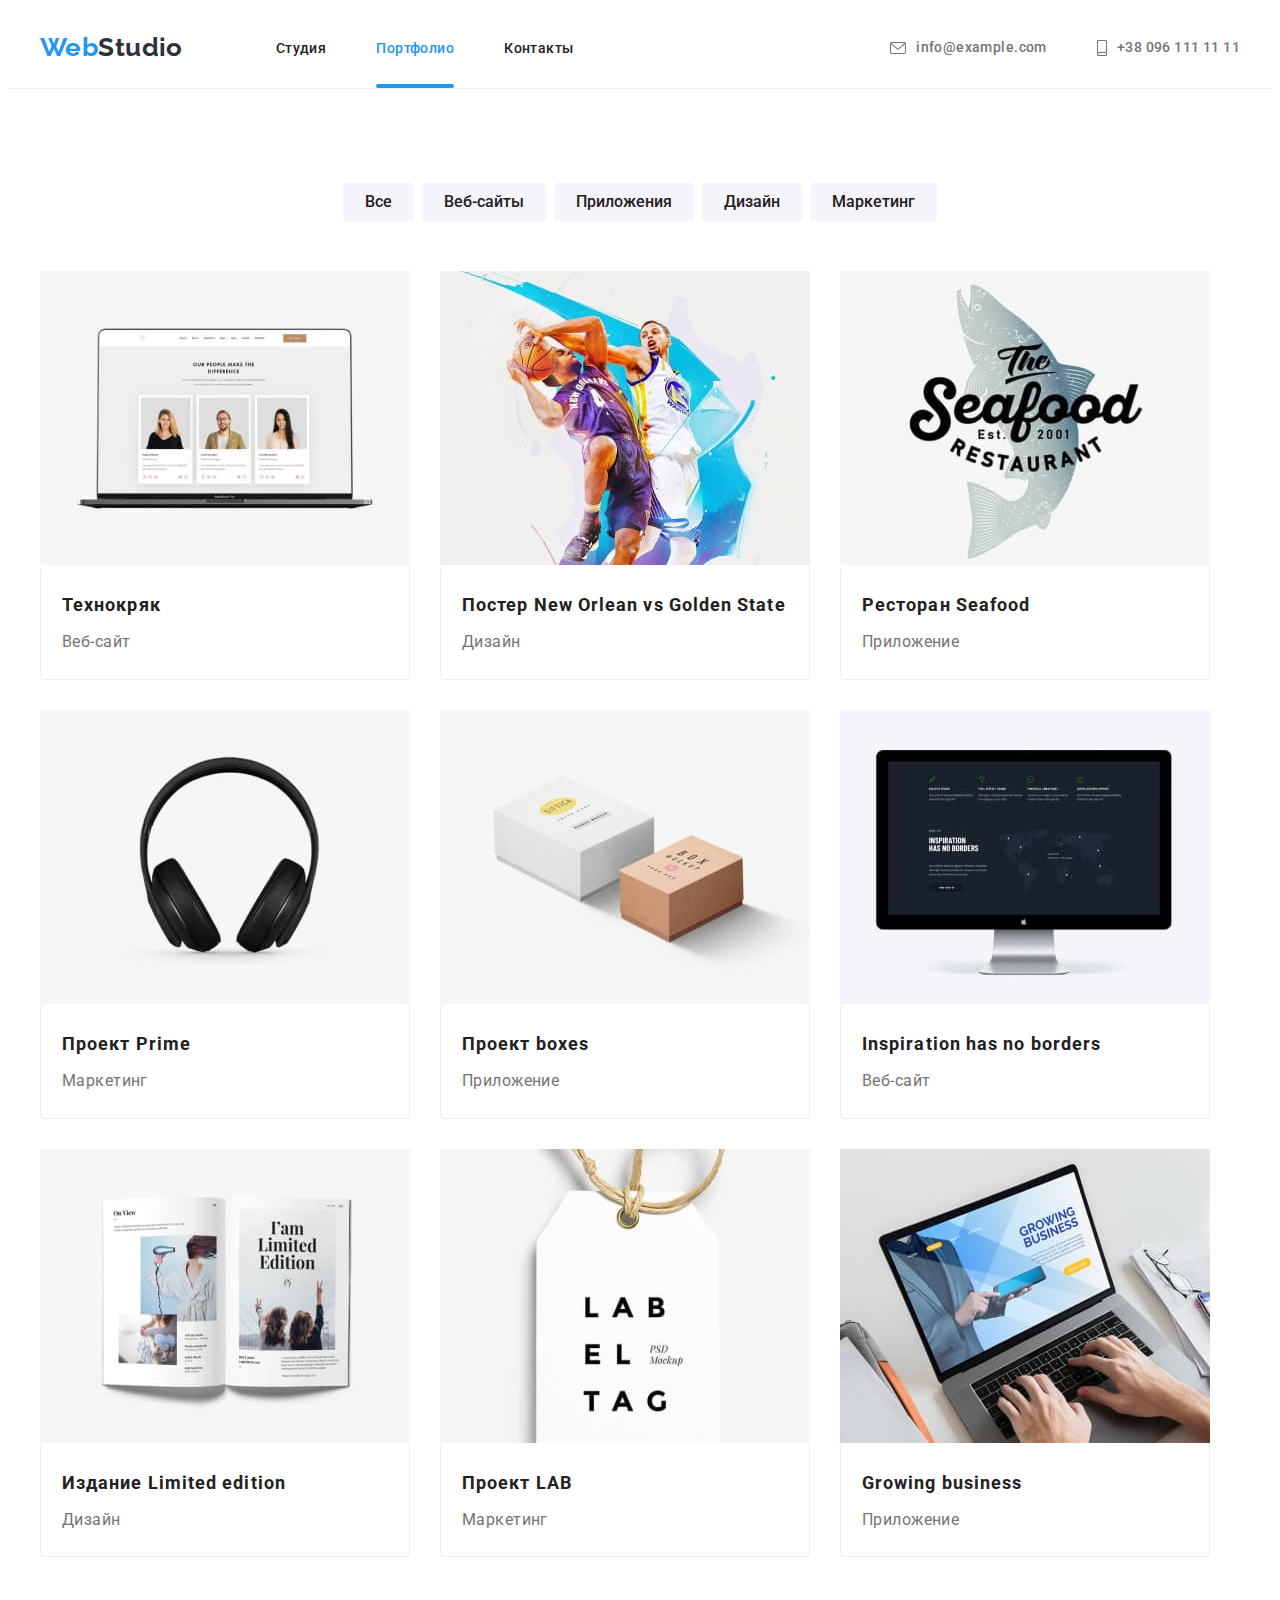
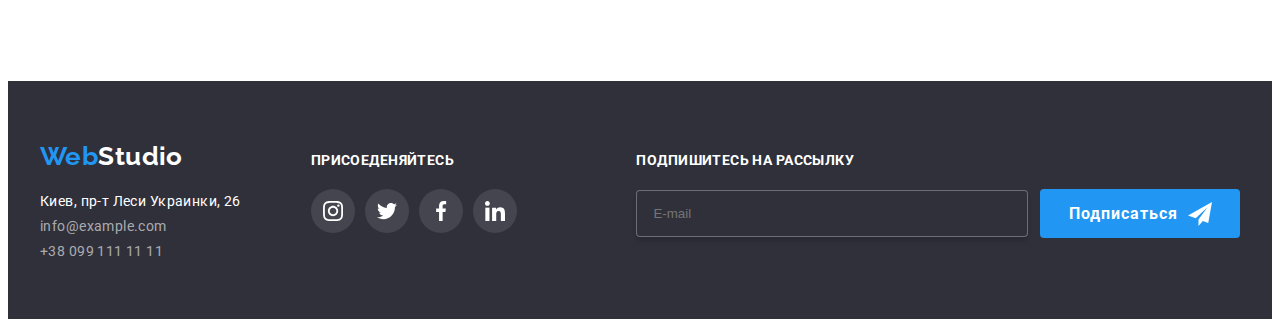
==== portfolio.html @ e70a465d "Initial commit" ====
<!DOCTYPE html>
<html lang="en">
<head>
    <meta charset="UTF-8">
    <meta http-equiv="X-UA-Compatible" content="IE=edge">
    <meta name="viewport" content="width=device-width, initial-scale=1.0">
    <title>Портфолио</title>
<link rel="preconnect" href="https://fonts.googleapis.com">
<link rel="preconnect" href="https://fonts.gstatic.com" crossorigin>
<link rel="stylesheet" href="https://cdnjs.cloudflare.com/ajax/libs/modern-normalize/1.1.0/modern-normalize.min.css"
    integrity="sha512-wpPYUAdjBVSE4KJnH1VR1HeZfpl1ub8YT/NKx4PuQ5NmX2tKuGu6U/JRp5y+Y8XG2tV+wKQpNHVUX03MfMFn9Q=="
    crossorigin="anonymous" referrerpolicy="no-referrer" />
<link href="https://fonts.googleapis.com/css2?family=Raleway:wght@700&family=Roboto:wght@400;500;700;900&display=swap"
    rel="stylesheet">
    <link rel="stylesheet" href="./css/styles.css">
</head>
<body>
<header class="header">
    <div class="container header-con">
        <nav class="nav-con">
            <a href="./index.html" class="logo">
                Web<span class="accent">Studio</span>
            </a>
            <ul class="site-nav list">
                <li class="item-header">
                    <a class="link nav-link" href="./index.html">Студия</a>
                </li>
                <li class="item-header">
                    <a class="link nav-link current" href="./portfolio.html">Портфолио</a>
                </li>
                <li class="item-header">
                    <a class="link nav-link" href="./index.html">Контакты</a>
                </li>
            </ul>
        </nav>
        <!-- Contacts -->
        <!-- <div class="nav-adress"> -->
        <ul class="contact-nav list">
            <li class="contact-list">
                <a class="contact-item link" href="mailto:info@example.com">
                    <svg class="contact-icon" width="16" height="12">
                        <use href="./images/icons/sprites.svg#envelope"></use>
                    </svg>
                    info@example.com</a>
            </li>
            <li class="contact-list">
                <a class="contact-item link" href="tel:+380991111111">
                    <svg class="contact-icon" width="10" height="16">
                        <use href="./images/icons/sprites.svg#smartphone"></use>
                    </svg>
                    +38 096 111 11 11</a>
            </li>
        </ul>
        </div>
        </header>
    <main>
        <!-- buttons -->
    <section class="section">
    <div class="container"><h1 class="visually-hidden"> Services</h1>
        <ul class="button-list list">
            <li class="button-item">
                <button type="button" class="button">Все</button>
            </li>
            <li class="button-item">
                <button type="button" class="button">Веб-сайты</button>
            </li>
            <li class="button-item">
                <button type="button" class="button">Приложения</button>
            </li>
            <li class="button-item">
                <button type="button" class="button">Дизайн</button>
            </li>
            <li class="button-item">
                <button type="button" class="button ">Маркетинг</button>
            </li>
        </ul>
    <!-- projects -->
        <ul class="projects list">
            <li class="project-el">
                <a class="project-link link" href="">
                        <div class="project-overlay">
                            <img class="project-item" src="./images/images_portfolio/lap_top.jpg" alt="lap_top" width="370">
                            <p class="text-gallery">Ресурс пледлагает комплексные предложения
                                         с разным уровнем функционала и сервисов. Все это позволит посетителю получить
                                            исчерпывающие сведения о компанни или частном лице </p>
                        </div>
                        <div class="project-tt">
                            <h2 class="project-title">Технокряк</h2>
                            <p class="project-text">Веб-сайт</p>
                        </div>
                </a>
            </li>
            <li class="project-el">
                <a class="project-link link" href="">
                    <div class="project-overlay">
                        <img class="project-item" src="./images/images_portfolio/poster.jpg" alt="poster" width="370">
                        <p class="text-gallery">Ресурс пледлагает комплексные предложения
                            с разным уровнем функционала и сервисов. Все это позволит посетителю получить
                            исчерпывающие сведения о компанни или частном лице </p>
                    </div>
                    <div class="project-tt">
                    <h2 class="project-title">Постер New Orlean vs Golden State</h2>
                    <p class="project-text">Дизайн</p>
                </div>
                </a>
            </li>
            <li class="project-el">
                <a class="project-link link" href="">
                    <div class="project-overlay">
                        <img class="project-item" src="./images/images_portfolio/restaurant.jpg" alt="restaurant" width="370">
                        <p class="text-gallery">Ресурс пледлагает комплексные предложения
                        с разным уровнем функционала и сервисов. Все это позволит посетителю получить
                        исчерпывающие сведения о компанни или частном лице </p>
                    </div>
                <div class="project-tt">
                <h2 class="project-title">Ресторан Seafood</h2>
                <p class="project-text">Приложение</p>
                </div>
                </a>
            </li>
            <li class="project-el">
                <a class="project-link link" href="">
                    <div class="project-overlay">
                        <img class="project-item" src="./images/images_portfolio/head_phones.jpg" alt="head_phones" width="370">
                        <p class="text-gallery">Ресурс пледлагает комплексные предложения
                         с разным уровнем функционала и сервисов. Все это позволит посетителю получить
                        исчерпывающие сведения о компанни или частном лице </p>
                    </div>
                <div class="div project-tt">
                <h2 class="project-title"> Проект Prime</h2>
                <p class="project-text">Маркетинг</p>
                </div>
                </a>
            </li>
            <li class="project-el">
                <a class="project-link link" href="">
                    <div class="project-overlay">
                        <img class="project-item" src="./images/images_portfolio/boxes.jpg" alt="boxes" width="370">
                        <p class="text-gallery">Ресурс пледлагает комплексные предложения
                            с разным уровнем функционала и сервисов. Все это позволит посетителю получить
                            исчерпывающие сведения о компанни или частном лице </p>
                    </div>
                <div class="project-tt">
                <h2 class="project-title">Проект boxes</h2>
                <p class="project-text">Приложение</p>
                </div>
                </a>
            </li>
            <li class="project-el">
                <a class="project-link link" href="">
                    <div class="project-overlay">
                        <img class="project-item" src="./images/images_portfolio/display.jpg" alt="display" width="370">
                        <p class="text-gallery">Ресурс пледлагает комплексные предложения
                            с разным уровнем функционала и сервисов. Все это позволит посетителю получить
                            исчерпывающие сведения о компанни или частном лице </p>
                    </div>
                <div class="project-tt">
                <h2 class="project-title">Inspiration has no borders</h2>
                <p class="project-text">Веб-сайт</p>
                </div>
                </a>
            </li>
            <li class="project-el">
                <a class="project-link link" href="">
                    <div class="project-overlay">
                        <img class="project-item" src="./images/images_portfolio/book.jpg" alt="book" width="370">
                        <p class="text-gallery">Ресурс пледлагает комплексные предложения
                            с разным уровнем функционала и сервисов. Все это позволит посетителю получить
                            исчерпывающие сведения о компанни или частном лице </p>
                    </div>
                <div class="project-tt">
                <h2 class="project-title">Издание Limited edition</h2>
                <p class="project-text">Дизайн</p>
                </div>
                </a>
            </li>
            <li class="project-el">
                <a class="project-link link" href="">
                    <div class="project-overlay">
                        <img class="project-item" src="./images/images_portfolio/label.jpg" alt="label" width="370">
                        <p class="text-gallery">Ресурс пледлагает комплексные предложения
                            с разным уровнем функционала и сервисов. Все это позволит посетителю получить
                            исчерпывающие сведения о компанни или частном лице </p>
                    </div>
                <div class="project-tt">
                <h2 class="project-title">Проект LAB</h2>
                <p class="project-text">Маркетинг</p>
                </div>
                </a>
            </li>
            <li class="project-el">
                <a class="project-link link" href="">
                    <div class="project-overlay">
                        <img class="project-item" src="./images/images_portfolio/lap_top_growing.jpg" alt="lap_top_growing" width="370">
                        <p class="text-gallery">Ресурс пледлагает комплексные предложения
                            с разным уровнем функционала и сервисов. Все это позволит посетителю получить
                            исчерпывающие сведения о компанни или частном лице </p>
                    </div>
                <div class="project-tt">
                <h2 class="project-title">Growing business</h2>
                <p class="project-text">Приложение</p>
                </div>
                </a>
            </li>
        </ul>
    </div>
    </section>
</main>
<!-- footer -->
<footer class="footer">
    <div class="container fm-container">
        <div class="con-footer">
            <a href="./index.html" class="logo logo-footer">
                Web<span class="accent-footer">Studio</span>
            </a>
            <address class="adress-block">
                <ul class="footer-cn list">
                    <li class="adress-item"><a class="adress" href="https://goo.gl/maps/cMLX8effojRyaXJf7">
                            Киев, пр-т Леси Украинки, 26</a></li>
                    <li class="adress-item"><a class="link" href="mailto:info@example.com">info@example.com</a></li>
                    <li class="adress-item"><a class="link" href="tel:+380991111111">+38 099 111 11 11</a></li>
                </ul>
            </address>
        </div>
        <div class="sn-footer">
            <p class="title-footer">ПРИСОЕДЕНЯЙТЕСЬ</p>
            <ul class="snfooter-list list">
                <li class="snfooter-item">
                    <a class="snfooter-link link" href="">
                        <svg class="snfooter-icon" width="20" height="20">
                            <use href="./images/icons/sprites.svg#instagram"></use>
                        </svg>
                    </a>
                </li>
                <li class="snfooter-item">
                    <a class="snfooter-link link" href="">
                        <svg class="snfooter-icon" width="20" height="20">
                            <use href="./images/icons/sprites.svg#twitter"></use>
                        </svg>
                    </a>
                </li>
                <li class="snfooter-item">
                    <a class="snfooter-link link" href="">
                        <svg class="snfooter-icon" width="20" height="20">
                            <use href="./images/icons/sprites.svg#facebook"></use>
                        </svg>
                    </a>
                </li>
                <li class="snfooter-item">
                    <a class="snfooter-link link" href="">
                        <svg class="snfooter-icon" width="20" height="20">
                            <use href="./images/icons/sprites.svg#linkedin"></use>
                        </svg>
                    </a>
                </li>
            </ul>
        </div>
        <div class="footer-form-con">
            <p class="footer-form-title">подпишитесь на рассылку</p>
            <form class="footer-form" action="">
                <label class="form-footer-group">
                    <input class="form-footer-input" type="mail" name="user-mail" placeholder="E-mail">
                </label>
                <button class="link link submit-button footer-button" type="submit">
                    <span class="footer-button-text">Подписаться</span>
                    <svg class="footer-form-icon" width="24" height="24">
                        <use href="./images/icons/sprites.svg#icon-send"></use>
                    </svg>
                </button>

            </form>
        </div>
    </div>
</footer>
</body>
</html>
---- css/styles.css ----
/********************************** general */
:root{
    --title-color:#212121;
    --text-color:#757575;
    --accent-color:#2196F3;
    --neutral-color:#fff;
    --logo-color:#2F303A;
    --neutral-bgc: #F5F4FA;
    --border: #EEEEEE;
    --bgc-portfolio: #E5E5E5;
    --border-portfolio: #ECECEC;
    --footer-white: rgba(255, 255, 255, 0.6);
    --icons:#AFB1B8;
    --bgc-footer-sl:rgba(255, 255, 255, 0.1);
    --bgc-psel:rgba(47, 48, 58, 0.8);
    --bgc-backdrop-modal:rgba(0, 0, 0, 0.2);
    --border-modal:rgba(0, 0, 0, 0.1);
    --text-gallery:rgba(33, 150, 243, 0.9);
    --tran-hover: cubic-bezier(0.4, 0, 0.2, 1);
    --border-modal: rgba(33, 33, 33, 0.2);
    --form-title: rgba(33, 33, 33, 1);
    --modal-label:rgba(117, 117, 117, 1);
    --modal-warning: #fed070;
    --modal-error: #e22f37;
    --footer-input-border: rgba(255, 255, 255, 0.3);
    --hover-button: #188CE8;


}

h3{
    font-size: 14;
}

h1,
h2,
h3,
h4,
h5,
h6,
p {
    margin: 0;
}


body{
    font-family: 'Roboto', sans-serif;
    color: var(--title-color);
    background-color: var(--neutral-color);
    letter-spacing: 0.03em;
    font-size: 14px;
    }

.visually-hidden {
    position: absolute;
    width: 1px;
    height: 1px;
    margin: -1px;
    border: 0;
    padding: 0;

    white-space: nowrap;
    clip-path: inset(100%);
    clip: rect(0 0 0 0);
    overflow: hidden;
}

.list {
    padding: 0;
    margin: 0;
    list-style: none;
}

.link{
    text-decoration: none;
    color: inherit;
}

address{
font-style: normal;
}


img{
    display: block;
    max-width: 100%;
    height: auto;
}

.container{
    width: 1200px;
    padding-left: 15px;
    padding-right: 15px;
    margin: 0 auto;
   
    
}
.section{
   padding-top: 94px;
   padding-bottom: 94px;
}

.title {
    color: --var(--title-color);
    font-weight: 700;
    line-height: 1.14;
    text-transform: uppercase;
    font-size: 14px;
}

/**************************** header */
.header{
    border-bottom: 1px solid var(--border-portfolio);
}
.sec-header{
    padding-bottom: 32px;
}

.header-con{
    display: flex;
}

.nav-con{
    display: flex;
    align-items: center;
    margin-right: auto;
}

.nav-adress{
    display: flex;
    justify-content: space-between;
    text-align: center;
    padding-right: 0;
}

.portfolio-ph{
    margin-bottom: 94px;
}

.logo {
    color: var(--accent-color);
    font-family: 'Raleway', sans-serif;
    font-weight: 700;
    font-size: 26px;
    line-height: 1.2;
    text-decoration: none;
 }

 .accent {
    color: var(--logo-color);
}

.site-nav{
    display: flex;
    margin-left: 93px;
}

.site-nav .link{
    padding-top: 32px;
    padding-bottom: 32px;
    color: var(--title-color);
    font-weight: 500;
    line-height: 1.1;
    text-decoration: none;
    transition: color 250ms var(--tran-hover);
}

.site-nav .link.current{
    color: var(--accent-color);
    transition: background-color 250ms var(--tran-hover);
}

.nav-link{
    position: relative;
}

.site-nav .link:hover,
.site-nav .link:focus,
.adress:hover,
.adress:focus,
.footer-cn .link:hover,
.footer-cn .link:focus {
color: var(--accent-color);
}

.current:after{
position: absolute;
    bottom: 0;
    left: 0;
    border-radius: 4px;
    content: '';
    display: block;
    width: 100%;
    height: 4px;
    background-color: var(--accent-color);
}

.current:hover::after,
.current:focus::after {
    transform: scale(0.5);
    transition: transform 500ms var(--tran-hover);
}

.site-nav .list:last-child{
    margin-right: 0;
}

.nav-adress{
    padding-top: 32px;
    padding-bottom: 32px;
}

.contact-nav{
    padding-bottom: 32px;
    padding-top: 32px;
    display: flex;
}

.contact-nav .link{

    color: var(--text-color);
    font-weight: 500;
    line-height: 1.1;
    text-decoration: none;
}


.item-header{
    margin-right: 50px;
}
.item-header:last-child{
    margin-right: 0;
}

.contact-list{
    margin-right: 50px;
}
.contact-list:last-child{
    margin-right: 0;
}

.contact-item{
    display: flex;
    align-items: center;
    color:var(--text-color);
    transition: color 250ms var(--tran-hover);
    font-weight: 500;
    line-height: 1.1;
    text-decoration: none;
}
/* .contact-nav {
    align-items: center;
    display: flex;
    justify-content: center;
} */

.contact-item:hover,
.contact-item:focus{
    color: var(--accent-color);
    
}

.contact-icon{
    fill: currentColor;
    margin-right: 10px;
    transition: fill 250ms var(--tran-hover);
}

/**************************** Hero */

.hero-con{
    text-align: center;
}

.hero {
    background-color: var(--logo-color);
    background-image:
    linear-gradient(to right,
        rgba(47,48,58,0.4),
        rgba(47, 48, 58, 0.4)),
        url(../images/images_studio/bgi_hero.jpg);
    background-repeat: no-repeat;
    background-size: cover;
    background-position: center;
    text-align: center;
    padding-top: 200px;
    padding-bottom: 200px;
    margin-left: auto;
    margin-right: auto;
    max-width: 1600px;
    height: 600px;
}
.hero-title {
    margin: auto;
    width: 696px;
    
    
    color: var(--neutral-color);
    font-weight: 900;
    font-size: 44px;
    line-height: 1.36;
    letter-spacing: 0.06em;
}

/******************** hero-buttom-modal */

.hero-button {
    display: inline-block;
    margin-top: 30px;
    padding-top: 10px;
    padding-bottom: 10px;
    padding-right: 32px;
    padding-left: 32px;
    border: none;
   


    font-family: inherit;
    background: var(--accent-color);
    color: var(--neutral-color);
    font-weight: 700;
    font-size: 16px;
    line-height: 1.86;
    letter-spacing: 0.06em;
    cursor:pointer;
    border: 1px var(--border);
    border-radius: 4px;
    box-shadow: 0px 4px 4px rgba(0, 0, 0, 0.15);
    transition: color 250ms var(--tran-hover);
}
.hero-button:hover {
    color: var(--neutral-color);
}

.backdrop{
    position: fixed;
    top: 0;
    left: 0;

    z-index: 1;
    opacity: 1;
    width: 100%;
    height: 100%;
    background-color: var(--bgc-backdrop-modal);
    transition: opacity 250ms var(--tran-hover),
    visibility 250ms var(--tran-hover);

    
}

.backdrop.is-hidden{
    opacity: 0;
    pointer-events: none;
    visibility: hidden;
}

.modal-wrapper{
    position: absolute;
    top: 50%;
    right: 50%;
    transform-origin: top;
    padding: 40px;
    
    transform: translate(50%, -50%) scale(1);

    border-radius: 20px;
    width: 528px;
    /* height: 581px; */
    background-color: var(--neutral-color);
    box-shadow: 0px 1px 3px rgba(0, 0, 0, 0.12), 
    0px 1px 1px rgba(0, 0, 0, 0.14), 
    0px 2px 1px rgba(0, 0, 0, 0.2);
    transition: transform 250ms var(--tran-hover);
}

.cross-wrap{
    fill: var(--text-color);
    transition: fill 250ms var(--tran-hover);
}

.modal-btn:focus-within .cross-wrap{
    fill: var(--accent-color);
}

.modal-btn:hover .cross-wrap{
    fill: var(--accent-color);
}

.modal-btn{
    position: absolute;
    top: 10px;
    right: 10px;
    width: 30px;
    height: 30px;
    padding: 0;

    display: flex;
    align-items: center;
    justify-content: center;

    border: 1px solid var(--border-modal);
    border-radius: 50%;
    background-color: transparent;
    

    cursor: pointer;

}



/************************************* modal form */

.form-title{
    display: block;
    font-size: 20px;
    font-weight: 700;
    line-height: 1.7;
    color: var(--form-title);
    text-align: center;
    margin-bottom: 12px;
}

.form-modal-group,
.form-policy-group{
    display: block;
    margin-bottom: 10px;
}

.form-modal-group{
    position: relative;
}

.form-modal-label{
    display: block;
    color: var(--modal-label);
    font-size: 12px;
    text-align: left;
    margin-bottom: 4px;
    line-height: 1.17;
}

.form-modal-input{
    width: 100%;
    padding: 11px 42px;
    border-radius: 4px;
    border: 1px solid var(--border-modal);
    outline: transparent;
    cursor: pointer;
    transition: outline 250ms var(--tran-hover);
}

.form-modal-input:hover,
.form-modal-input:focus{
    border-color: var(--accent-color);
}

/* .form-modal-icon{
    fill: var(--accent-color);
}
.form-field:focus .form-modal-input,
.form-field:hover .form-modal-input{
    border: 1px solid var(--accent-color);
}

.form-field:focus-within .form-modal-icon,
.form-field:hover .form-modal-icon{
    fill: var(--accent-color);
} */


/* .form-modal-input:focus{
    outline: 1px solid var(--accent-color);
    
} */



/* .modal-form:focus-within > .form-modal-icon{
    fill: var(--accent-color);
} */

.form-modal-input:focus ~.warning{
    opacity: 1;
}


.form-modal-input:not(:placeholder-shown)~.warning {
    opacity: 0;
}

.form-modal-icon{
    position: absolute;
    bottom: 11px;
    left: 12px;
    fill: var(--logo-color);
    transition: fill 250ms var(--tran-hover);
}

.form-modal-input:focus ~ .form-modal-icon,
.form-modal-input:hover ~ .form-modal-icon{
    color: var(--accent-color);
    fill: var(--accent-color);
}


.error{
    opacity: 0;
    color: var(--modal-error);
}

.warning {
    opacity: 0;
    color: var(--modal-warning);
}

.form-modal-input:invalid ~ .error {
    opacity: 1;
}

.warning, .error{
    position: absolute;
    /* opacity: 0; */
    bottom: -18px;
    left: 10px;
    
    display: flex;
    align-items: center;
    justify-content: center;
    
    text-align: left;
    
    width: 90%;
    
    font-size: 10px;

    transition: opacity 250ms var(--tran-hover);
}

.warning-icon, 
.error-icon{
    display: inline-flex;
   fill: currentColor;
   

}

.form-modal-textarea{
    width: 100%;
    padding: 12px 16px;
    border-radius: 4px;
    border: 1px solid var(--border-modal);
    resize: none;
    outline: none;
    transition: border 250ms var(--tran-hover);
    margin-bottom: 20px;
}

.form-modal-textarea:focus,
.form-modal-textarea:hover{
    border: 1px solid var(--accent-color);
}

.modal-field{
    color:currentColor;
    outline: 1px solid var(--border-modal);
    transition: color 250ms var(--tran-hover),
    outline 250ms var(--tran-hover);
}

.modal-field:hover,
.modal-field:focus{
    color: var(--accent-color);
    outline-color: var(--accent-color);
    border: none;
}

/************************ checkbox */

.form-policy-group{
    display: flex;
    align-items: center;
    justify-content: center;
    margin-bottom: 30px;
    cursor: pointer;
}

.form-policy-description,
.modal-text-desc{
    line-height: 1.71;
    color: var(--text-color);
}
.modal-text-desc{
    color: var(--accent-color);
}

.form-policy-description{
    margin-left: 7px;
}

.custom-checkbox{
    width: 16px;
    height: 15px;
    display: flex;
    align-items: center;
    justify-content: center;
    outline: 2px solid var(--logo-color);
    outline-offset: -2px;
    border-radius: 2px;

    transition: background-color 250ms var(--tran-hover),
    outline 250ms var(--tran-hover);
}

.checkbox{
    display: block;
    text-align: left;
}

.custom-checkbox-icon{
    opacity: 0;
    transition: opacity 250ms var(--tran-hover);
}

.checkbox:checked + .custom-checkbox .custom-checkbox-icon{
    opacity: 1;
    fill: var(--logo-color);
}

.checkbox:checked+.custom-checkbox{
    background-color: var(--accent-color);
    outline: 2px solid var(--accent-color);
}

.checkbox:focus+.custom-checkbox,
.checkbox:hover+.custom-checkbox{
outline: 2px solid var(--accent-color);
}

.submit-button{
        display: inline-block;
        padding-top: 10px;
        padding-bottom: 10px;
        border: none;
    
        font-family: inherit;
        background: var(--accent-color);
        color: var(--neutral-color);
        font-weight: 700;
        font-size: 16px;
        line-height: 1.86;
        letter-spacing: 0.06em;
        cursor: pointer;
        /* border: 1px var(--border); */
        border-radius: 4px;
        box-shadow: none;
        transition: background-color 250ms var(--tran-hover),
        bos-shadow 250ms var(--tran-hover);
        }

        .submit-button:hover,
        .submit-button:focus{
            background-color: var(--hover-button);
            box-shadow: 0px 4px 4px rgba(0, 0, 0, 0.15);
        }
        .modal-button{
            padding-right: 56px;
            padding-left: 55px;
        }

/**************************************** features */

.features-sec{
    padding-top: 94px;
    padding-bottom: 0;
}

.features-list{
    display: flex;
}


.last-feauture{
    padding-right: 0;
}

.title{
    margin-bottom: 10px;
}

.text{
    width: 270px;
    margin-top: 0;
    margin-bottom: 0;


    color: var(--text-color);
    line-height: 1.71;
}
  
.feature-item {
    margin-right: 30px;
}

.feature-item:last-child{
    margin-right: 0;
}

.feature-con{
    background-color:var(--neutral-bgc);
    border-radius: 4px;
    /* display: flex;
    justify-content: center; */
    margin-bottom: 30px;
    /* padding-top: 25px;
    padding-bottom: 25px; */
    padding: 25px 100px;
}


/**************************** Services */

.sec-services{
    padding-top: 0;
}

.sec-services .title-services{
    color: var(--title-color);
}


.title-services {
    margin-bottom: 50px;
    margin-top: 0;
    font-weight: 700;
    font-size: 36px;
    line-height: 1.17;
    text-align: center;
    
}

.services-list{
    display: flex;
}
.service-item{
    position: relative;
    margin-right: 30px;
}

.service-item:last-child{
    margin-right: 0;
}

.service-text{
    display: flex;
    justify-content: center;
    align-items: center;
    font-weight: 700;
    text-align: center;
    text-transform: uppercase;
    line-height: 1.17;
    color:var(--neutral-color);

    position: absolute;
    bottom: 0;
    left: 0;
    
    width: 100%;
    height: 70px;

    background-color: var(--bgc-psel);

}

/**************************** Team */
.team-list{
    display: flex;
}
.team-item{
    margin-right: 30px;
    background-color: var(--neutral-color);
}
.team-item:last-child{
    margin-right: 0;
}

.section-team {
    background-color:var(--neutral-bgc);
}

.team-title{
    color: var(--title-color);
    font-weight: 700;
    font-size: 36px;
    line-height: 1.17;
    text-align: center;
    margin-bottom: 50px;
}
.name-title{
    color: var(--title-color);
    font-weight: 500;
    font-size: 16px;
    line-height: 1.19;
    margin-bottom: 10px;

    
   
}
.team-text{
    color: var(--text-color);
    font-size: 16px;
    line-height: 1.19;
    margin-bottom: 16px;
    
}

.im-team{
    text-align: center;
    padding-top: 30px;
    padding-bottom: 30px;
    box-shadow: 0px 1px 3px rgba(0, 0, 0, 0.12), 0px 1px 1px rgba(0, 0, 0, 0.14), 0px 2px 1px rgba(0, 0, 0, 0.2);
    border-radius: 0px 0px 4px 4px;

}

                /* social-networks */

.sn-list{
    display: flex;
    justify-content: center;
    align-items: center;
    transition: background-color 250ms var(--tran-hover);
}

.cn-link:hover,
.cn-link:focus{
    background-color: var(--accent-color);
}

.sn-link{
    display: flex;
    justify-content: center;
    align-items: center;
    width: 44px;
    height: 44px;
    border-radius: 50%;
    background-color: transparent;
    box-shadow: (0px 4px 4px rgba(0, 0, 0, 0.25));
    border-radius: 50%;
    transition: background-color 250ms var(--tran-hover),
            fill 250ms var(--tran-hover);
}

.sn-link:hover,
.sn-link:focus {
    fill: var(--neutral-color);
    background-color: var(--accent-color);
}


.sn-link:hover .sn-icon,
.sn-link:focus .sn-icon {
    fill: var(--neutral-color);
}

.sn-item:not(:last-child) {
    margin-right: 10px;
}

.sn-item{
    background-color: var(--footer-white);
    border-radius: 50%;
    transition: background-color 250ms var(--tran-hover);
}

.sn-item:hover,
.sn-item:focus{
    background-color: var(--accent-color);
}

.sn-icon{
    fill: var(--icons);
    transition: fill 250ms var(--tran-hover);
}


/************************ clients */

.clients-title{
    color: var(--title-color);
    font-weight: 700;
    font-size: 36px;
    line-height: 1.17;
    text-align: center;
    margin-bottom: 50px;
}

.clients-list{
    display: flex;
    justify-content: center;
}

.clients-item {
    border: 1px solid var(--icons);
    border-radius: 4px;
    transition: border-color 250ms var(--tran-hover);
}

.clients-item:hover,
.clients-item:focus{
    border-color: var(--accent-color);
}

.clients-item:not(:last-child){
    margin-right: 30px;
}

.clients-link{
    display: flex;
    width: 170px;
    height: 92px;
    justify-content:center;
    align-items: center;
    
}


.clients-icon{
    fill: var(--icons);
    transition: fill 250ms var(--tran-hover);
}

.clients-link:hover .clients-icon,
.clients-link:focus .clients-icon {
    fill: var(--accent-color);
} 

.clients-icon:active{
    fill:var(--logo-color);
}

/************************ footer */
.footer{
    background-color: var(--logo-color);
    padding-top: 60px;
    padding-bottom: 60px;

}

.footer-cn .link{
    color: var(--footer-white);
    line-height: 1.1;
    text-decoration: none;
    transition: color 250ms var(--tran-hover);
}
.accent-footer,
.adress{
    color: var(--neutral-color);
    text-decoration: none;
    transition: color 250ms var(--tran-hover);
}

.adress-block{
    margin-top: 20px;
    margin-right: 0;
}

.adress-item{
    margin-bottom: 9px;
    margin-right: 0;
}
.adress-item:last-child{
    margin-bottom: 0;
}

.con-footer{
    margin-right: 70px;
}

.snfooter-link{
    width: 44px;
    height: 44px;
    display: flex;
    justify-content: center;
    align-items: center;
    border-radius: 50%;
    box-shadow: (0px 4px 4px rgba(0, 0, 0, 0.25));
    transition: background-color 250ms var(--tran-hover);
}

/*********************** footer-sn */

.title-footer{
    color: var(--neutral-color);
    line-height: 1.17;
    font-weight: 700;
    font-size: 14px;
    letter-spacing: 0.03em;
    text-transform: uppercase;

    margin-bottom: 20px;
}
.footer-adress{
    margin-right: 70px;
}


.fm-container{
    display: flex;
    align-items: baseline;
}

.snfooter-list{
    display: flex;
    justify-content: center;
}
.snfooter-icon{
    fill: var(--neutral-color);
    transition: fill 250ms var(--tran-hover);
}
.snfooter-list{
    display: flex;
    justify-content:center;
    align-items:center;
}
.snfooter-item:not(:last-child) {
    margin-right: 10px;
}
.snfooter-link:hover .snfooter-icon,
.snfooter-link:focus .snfooter-icon {
    fill: var(--neutral-color);
}

.snfooter-icon:active {
    fill: var(--neutral-color);
}

.snfooter-item{
    background-color: var(--bgc-footer-sl);
    border-radius: 50%;
    transition: background-color 250ms var(--tran-hover), border-radius 250ms var(--tran-hover);
}

.snfooter-link:hover,
.snfooter-link:focus {
    background-color: var(--accent-color);
}
/************************portfolio */

.button-list {
    display: flex;
    justify-content: center;
    margin-bottom: 50px;
}

.button{
    display: inline-block;
    padding: 6px 22px 6px 22px;

    font-family: 'Roboto',
    sans-serif;
    background-color: var(--neutral-bgc);
    color: var(--title-color);
    font-weight: 500;
    font-size: 16px;
    line-height: 1.63;
    text-align: center;
    border: none;
    border-radius: 4px;
    cursor: pointer;
    transition: background-color 250ms var(--tran-hover),
            color 250ms var(--tran-hover),
            box-shadow 250ms var(--tran-hover);
}

.button-item{
    margin-right: 8px;
}

.button-item:last-child{
    margin-right: 0;
} 
/***********************Projects Buttons */
.project-cont{
    width: 1230px;
    margin-left: auto;
    margin-right: auto;
    margin-bottom: 94px;
    padding-left: 15px;
    padding-right: 15px;
}

.projects{
    display: flex;
    flex-wrap: wrap;
}
.project-el {
    width: 370px;
    margin-right: 30px;
    margin-bottom: 30px;
    position: relative;

    background-color: var(--neutral-color);
}

.project-el:nth-child(3n){
    margin-right: 0;
}


.project-item{
    margin: 0;
    overflow: hidden;
}

.button:hover,
.button:focus {
    background-color: var(--accent-color);
    color:var(--neutral-color);
    box-shadow: 0px 1px 1px rgba(0, 0, 0, 0.12),
        0px 4px 4px rgba(0, 0, 0, 0.06),
        1px 4px 6px rgba(0, 0, 0, 0.16);
}

.project-text{
    font-size: 18px;
    line-height: 1.56;
    color: var(--neutral-color);
    text-align: left;
}

.box-gallery{
   align-items: center;
}

.project-title{
    font-weight: 700;
    font-size: 18px;
    line-height: 2.00;
    letter-spacing: 0.06em;
    margin-bottom: 4px;
}
.project-text{
    color: var(--text-color);
    font-size: 16px;
    line-height: 1.86;
}

.project-tt{
   padding: 22px 21px;
   border: 1px solid var(--border);
   border-radius: 4px;
   border-top: 0;
}

.project-link{
    display: block;
    transition: box-shadow 250ms var(--tran-hover);
}
.project-link:hover,
.project-link:focus{
box-shadow: 0px 1px 1px rgba(0, 0, 0, 0.12),
        0px 4px 4px rgba(0, 0, 0, 0.06),
        1px 4px 6px rgba(0, 0, 0, 0.16);
}


.text-gallery {
    position: absolute;
    padding: 63px 24px;
    width: 100%;
    height: 100%;
    font-size: 18px;
    line-height: 1.55;
    color: var(--neutral-color);
    background-color: var(--text-gallery);
    opacity: 0;
    transition: transform 250ms var(--tran-hover),
    opacity 250ms var(--tran-hover);
    
    
    
   

}
.project-overlay{
    position: relative;
    overflow: hidden;
}

.project-link:hover .text-gallery,
.project-link:focus .text-galley{
    transform: translateY(-100%);
    opacity: 1;
}

/* footer-form */

.footer-form-con{
    margin-left: auto;
}

.footer-form-title{
    color: var(--neutral-color);
    /* margin-bottom: 20px; */
    text-transform: uppercase;
    font-weight: 700;
    line-height: 1.17;
}

.form-footer-input{
    width: 358px;
    padding: 15px 16px;
    border-radius: 4px;
    border: 1px solid var(--footer-input-border);
    background-color: var(--logo-color);
    color: var(--neutral-color);
    box-shadow: 0px 4px 4px rgba(0, 0, 0, 0.15);
    transition: border 250ms var(--tran-hover);
}

.form-footer-input:focus{
    border: 1px solid var(--accent-color);
}

.footer-form{
    display: flex;
    justify-content: center;
    align-items: center;
    margin-top: 20px;
}

.form-footer-group{
    margin-right: 12px;
}

.footer-button{
    display: flex;
    justify-content: center;
    align-items: center;
    margin: 0;
    padding-right: 28px;
    padding-left: 29px;
}

.footer-button-text{
    margin-right: 10px;
    font-weight: 700;
    font-size: 16px;
    line-height: 1.86;
    letter-spacing: 0.06em;

}
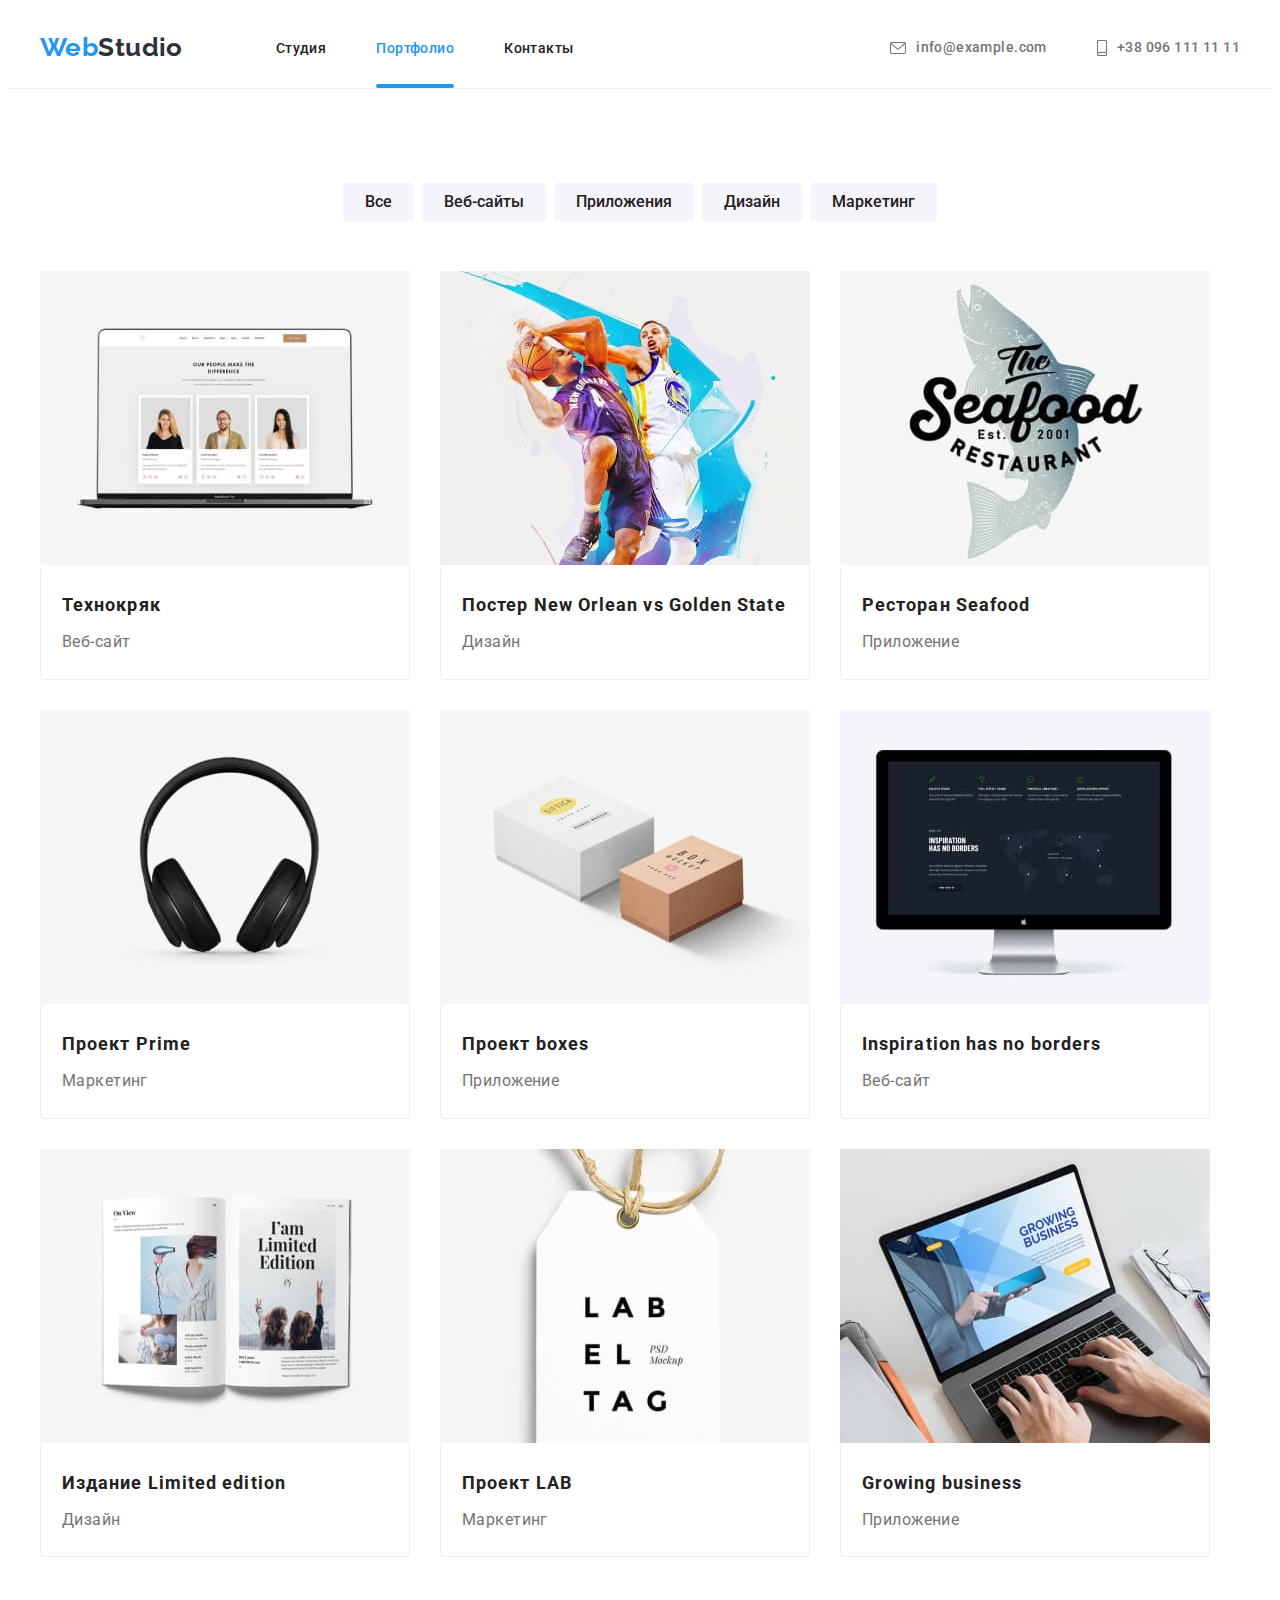
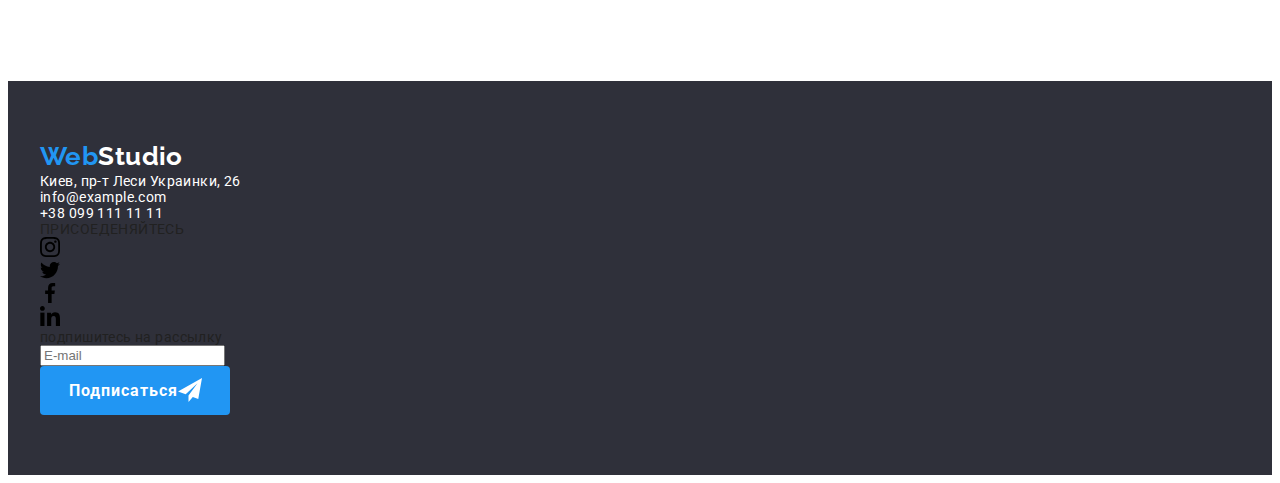
==== commit 29a0df04: "hw7" ====
--- a/portfolio.html
+++ b/portfolio.html
@@ -16,43 +16,47 @@
 </head>
 <body>
 <header class="header">
-    <div class="container header-con">
-        <nav class="nav-con">
+    <div class="container header-container">
+        <nav class="navigation-container">
             <a href="./index.html" class="logo">
                 Web<span class="accent">Studio</span>
             </a>
-            <ul class="site-nav list">
-                <li class="item-header">
-                    <a class="link nav-link" href="./index.html">Студия</a>
-                </li>
-                <li class="item-header">
-                    <a class="link nav-link current" href="./portfolio.html">Портфолио</a>
-                </li>
-                <li class="item-header">
-                    <a class="link nav-link" href="./index.html">Контакты</a>
+
+            <!-- navigation-list -->
+
+            <ul class="list navigation-list">
+                <li class="navigation-list__item">
+                    <a class="link navigation-list__link" href="./index.html">Студия</a>
+                </li>
+                <li class="navigation-list__item">
+                    <a class="link navigation-list__link navigation-list__link--current" href="./portfolio.html">Портфолио</a>
+                </li>
+                <li class="navigation-list__item">
+                    <a class="link navigation-list__link" href="./index.html">Контакты</a>
                 </li>
             </ul>
         </nav>
-        <!-- Contacts -->
-        <!-- <div class="nav-adress"> -->
-        <ul class="contact-nav list">
-            <li class="contact-list">
-                <a class="contact-item link" href="mailto:info@example.com">
-                    <svg class="contact-icon" width="16" height="12">
+
+        <!-- Contact-list -->
+
+        <ul class="list contact-list">
+            <li class="contact-list__item">
+                <a class="link contact-list__link" href="mailto:info@example.com">
+                    <svg class="contact-list__icon" width="16" height="12">
                         <use href="./images/icons/sprites.svg#envelope"></use>
                     </svg>
                     info@example.com</a>
             </li>
-            <li class="contact-list">
-                <a class="contact-item link" href="tel:+380991111111">
-                    <svg class="contact-icon" width="10" height="16">
+            <li class="contact-list__item">
+                <a class="link contact-list__link" href="tel:+380991111111">
+                    <svg class="contact-list__icon" width="10" height="16">
                         <use href="./images/icons/sprites.svg#smartphone"></use>
                     </svg>
                     +38 096 111 11 11</a>
             </li>
         </ul>
-        </div>
-        </header>
+    </div>
+</header>
     <main>
         <!-- buttons -->
     <section class="section">
@@ -208,62 +212,63 @@
 </main>
 <!-- footer -->
 <footer class="footer">
-    <div class="container fm-container">
-        <div class="con-footer">
+    <div class="container footer-container">
+        <div class="adrfooter-div">
             <a href="./index.html" class="logo logo-footer">
                 Web<span class="accent-footer">Studio</span>
             </a>
-            <address class="adress-block">
-                <ul class="footer-cn list">
-                    <li class="adress-item"><a class="adress" href="https://goo.gl/maps/cMLX8effojRyaXJf7">
+            <address class="adress">
+                <ul class="adress-list list">
+                    <li class="adress-list__item"><a class="adress" href="https://goo.gl/maps/cMLX8effojRyaXJf7">
                             Киев, пр-т Леси Украинки, 26</a></li>
-                    <li class="adress-item"><a class="link" href="mailto:info@example.com">info@example.com</a></li>
-                    <li class="adress-item"><a class="link" href="tel:+380991111111">+38 099 111 11 11</a></li>
+                    <li class="adress-list__item"><a class="link" href="mailto:info@example.com">info@example.com</a>
+                    </li>
+                    <li class="adress-list__item"><a class="link" href="tel:+380991111111">+38 099 111 11 11</a></li>
                 </ul>
             </address>
         </div>
-        <div class="sn-footer">
-            <p class="title-footer">ПРИСОЕДЕНЯЙТЕСЬ</p>
-            <ul class="snfooter-list list">
-                <li class="snfooter-item">
-                    <a class="snfooter-link link" href="">
-                        <svg class="snfooter-icon" width="20" height="20">
+        <div class="socnetfooter-div">
+            <p class="socnetfooter__title">ПРИСОЕДЕНЯЙТЕСЬ</p>
+            <ul class="socnetfooter-list list">
+                <li class="socnetfooter-list__item">
+                    <a class="socnetfooter-list__link link" href="">
+                        <svg class="socnetfooter-list__icon" width="20" height="20">
                             <use href="./images/icons/sprites.svg#instagram"></use>
                         </svg>
                     </a>
                 </li>
-                <li class="snfooter-item">
-                    <a class="snfooter-link link" href="">
-                        <svg class="snfooter-icon" width="20" height="20">
+                <li class="socnetfooter-list__item">
+                    <a class="socnetfooter-list__link link" href="">
+                        <svg class="socnetfooter-list__icon" width="20" height="20">
                             <use href="./images/icons/sprites.svg#twitter"></use>
                         </svg>
                     </a>
                 </li>
-                <li class="snfooter-item">
-                    <a class="snfooter-link link" href="">
-                        <svg class="snfooter-icon" width="20" height="20">
+                <li class="socnetfooter-list__item">
+                    <a class="socnetfooter-list__link link" href="">
+                        <svg class="socnetfooter-list__icon" width="20" height="20">
                             <use href="./images/icons/sprites.svg#facebook"></use>
                         </svg>
                     </a>
                 </li>
-                <li class="snfooter-item">
-                    <a class="snfooter-link link" href="">
-                        <svg class="snfooter-icon" width="20" height="20">
+                <li class="socnetfooter-list__item">
+                    <a class="socnetfooter-list__link link" href="">
+                        <svg class="socnetfooter-list__icon" width="20" height="20">
                             <use href="./images/icons/sprites.svg#linkedin"></use>
                         </svg>
                     </a>
                 </li>
             </ul>
         </div>
-        <div class="footer-form-con">
-            <p class="footer-form-title">подпишитесь на рассылку</p>
-            <form class="footer-form" action="">
-                <label class="form-footer-group">
-                    <input class="form-footer-input" type="mail" name="user-mail" placeholder="E-mail">
+        <div class="formfooter-container">
+            <p class="formfooter__title">подпишитесь на рассылку</p>
+            <form class="formfooter" action="">
+                <label class="formfooter__label">
+                    <input class="formfooter__input" type="mail" name="user-mail" placeholder="E-mail">
                 </label>
-                <button class="link link submit-button footer-button" type="submit">
-                    <span class="footer-button-text">Подписаться</span>
-                    <svg class="footer-form-icon" width="24" height="24">
+                <button class="link submit-button footer-button" type="submit">
+                    <span class="footer-button__text">Подписаться</span>
+                    <svg class="footer-button__icon" width="24" height="24">
                         <use href="./images/icons/sprites.svg#icon-send"></use>
                     </svg>
                 </button>
--- a/css/styles.css
+++ b/css/styles.css
@@ -109,6 +109,7 @@
 }
 
 /**************************** header */
+
 .header{
     border-bottom: 1px solid var(--border-portfolio);
 }
@@ -116,11 +117,11 @@
     padding-bottom: 32px;
 }
 
-.header-con{
-    display: flex;
-}
-
-.nav-con{
+.header-container{
+    display: flex;
+}
+
+.navigation-container{
     display: flex;
     align-items: center;
     margin-right: auto;
@@ -150,12 +151,16 @@
     color: var(--logo-color);
 }
 
-.site-nav{
+/************************* navigation-list */
+
+.navigation-list{
     display: flex;
     margin-left: 93px;
 }
 
-.site-nav .link{
+.navigation-list__link{
+    position: relative;
+
     padding-top: 32px;
     padding-bottom: 32px;
     color: var(--title-color);
@@ -165,17 +170,13 @@
     transition: color 250ms var(--tran-hover);
 }
 
-.site-nav .link.current{
+.navigation-list__link--current{
     color: var(--accent-color);
     transition: background-color 250ms var(--tran-hover);
 }
 
-.nav-link{
-    position: relative;
-}
-
-.site-nav .link:hover,
-.site-nav .link:focus,
+.navigation-list__link:hover,
+.navigation-list__link:focus,
 .adress:hover,
 .adress:focus,
 .footer-cn .link:hover,
@@ -183,7 +184,7 @@
 color: var(--accent-color);
 }
 
-.current:after{
+.navigation-list__link--current:after{
 position: absolute;
     bottom: 0;
     left: 0;
@@ -195,51 +196,48 @@
     background-color: var(--accent-color);
 }
 
-.current:hover::after,
-.current:focus::after {
+.navigation-list__link--current:hover::after,
+.navigation-list__link--current:focus::after {
     transform: scale(0.5);
     transition: transform 500ms var(--tran-hover);
 }
 
-.site-nav .list:last-child{
+.navigation-list:last-child{
     margin-right: 0;
 }
 
-.nav-adress{
-    padding-top: 32px;
-    padding-bottom: 32px;
-}
-
-.contact-nav{
+.navigation-list__item {
+    margin-right: 50px;
+}
+
+.naavigation-list__item:last-child {
+    margin-right: 0;
+}
+
+/************************* contact-list */
+
+.contact-list{
     padding-bottom: 32px;
     padding-top: 32px;
     display: flex;
 }
 
-.contact-nav .link{
-
+.contact-list__link{
     color: var(--text-color);
     font-weight: 500;
     line-height: 1.1;
     text-decoration: none;
 }
 
-
-.item-header{
+.contact-list__item{
     margin-right: 50px;
 }
-.item-header:last-child{
+
+.contact-list__item:last-child{
     margin-right: 0;
 }
 
-.contact-list{
-    margin-right: 50px;
-}
-.contact-list:last-child{
-    margin-right: 0;
-}
-
-.contact-item{
+.contact-list__link{
     display: flex;
     align-items: center;
     color:var(--text-color);
@@ -248,31 +246,23 @@
     line-height: 1.1;
     text-decoration: none;
 }
-/* .contact-nav {
-    align-items: center;
-    display: flex;
-    justify-content: center;
-} */
-
-.contact-item:hover,
-.contact-item:focus{
+
+
+.contact-list__link:hover,
+.contact-list__link:focus{
     color: var(--accent-color);
     
 }
 
-.contact-icon{
+.contact-list__icon{
     fill: currentColor;
     margin-right: 10px;
     transition: fill 250ms var(--tran-hover);
 }
 
-/**************************** Hero */
-
-.hero-con{
-    text-align: center;
-}
-
-.hero {
+/**************************** Hero-section */
+
+.hero-section {
     background-color: var(--logo-color);
     background-image:
     linear-gradient(to right,
@@ -302,7 +292,7 @@
     letter-spacing: 0.06em;
 }
 
-/******************** hero-buttom-modal */
+/******************** hero-button*/
 
 .hero-button {
     display: inline-block;
@@ -328,6 +318,7 @@
     box-shadow: 0px 4px 4px rgba(0, 0, 0, 0.15);
     transition: color 250ms var(--tran-hover);
 }
+
 .hero-button:hover {
     color: var(--neutral-color);
 }
@@ -365,7 +356,6 @@
 
     border-radius: 20px;
     width: 528px;
-    /* height: 581px; */
     background-color: var(--neutral-color);
     box-shadow: 0px 1px 3px rgba(0, 0, 0, 0.12), 
     0px 1px 1px rgba(0, 0, 0, 0.14), 
@@ -404,12 +394,9 @@
     
 
     cursor: pointer;
-
-}
-
-
-
-/************************************* modal form */
+}
+
+/************************************* modal-form */
 
 .form-title{
     display: block;
@@ -447,7 +434,7 @@
     border: 1px solid var(--border-modal);
     outline: transparent;
     cursor: pointer;
-    transition: outline 250ms var(--tran-hover);
+    transition: border-color 250ms var(--tran-hover);
 }
 
 .form-modal-input:hover,
@@ -455,35 +442,14 @@
     border-color: var(--accent-color);
 }
 
-/* .form-modal-icon{
-    fill: var(--accent-color);
-}
-.form-field:focus .form-modal-input,
-.form-field:hover .form-modal-input{
-    border: 1px solid var(--accent-color);
-}
-
-.form-field:focus-within .form-modal-icon,
-.form-field:hover .form-modal-icon{
-    fill: var(--accent-color);
-} */
-
-
-/* .form-modal-input:focus{
-    outline: 1px solid var(--accent-color);
-    
-} */
-
-
-
-/* .modal-form:focus-within > .form-modal-icon{
-    fill: var(--accent-color);
-} */
-
 .form-modal-input:focus ~.warning{
     opacity: 1;
 }
 
+.form-modal-group:hover .form-modal-icon,
+.form-modal-input:focus-within .form-modal-icon{
+    fill: var(--accent-color);
+}
 
 .form-modal-input:not(:placeholder-shown)~.warning {
     opacity: 0;
@@ -493,16 +459,9 @@
     position: absolute;
     bottom: 11px;
     left: 12px;
-    fill: var(--logo-color);
     transition: fill 250ms var(--tran-hover);
-}
-
-.form-modal-input:focus ~ .form-modal-icon,
-.form-modal-input:hover ~ .form-modal-icon{
-    color: var(--accent-color);
-    fill: var(--accent-color);
-}
-
+    cursor: pointer;
+}
 
 .error{
     opacity: 0;
@@ -520,7 +479,6 @@
 
 .warning, .error{
     position: absolute;
-    /* opacity: 0; */
     bottom: -18px;
     left: 10px;
     
@@ -541,8 +499,6 @@
 .error-icon{
     display: inline-flex;
    fill: currentColor;
-   
-
 }
 
 .form-modal-textarea{
@@ -590,6 +546,7 @@
     line-height: 1.71;
     color: var(--text-color);
 }
+
 .modal-text-desc{
     color: var(--accent-color);
 }
@@ -651,11 +608,10 @@
         line-height: 1.86;
         letter-spacing: 0.06em;
         cursor: pointer;
-        /* border: 1px var(--border); */
         border-radius: 4px;
         box-shadow: none;
         transition: background-color 250ms var(--tran-hover),
-        bos-shadow 250ms var(--tran-hover);
+        box-shadow 250ms var(--tran-hover);
         }
 
         .submit-button:hover,
@@ -668,9 +624,9 @@
             padding-left: 55px;
         }
 
-/**************************************** features */
-
-.features-sec{
+/**************************************** features-section */
+
+.features-section{
     padding-top: 94px;
     padding-bottom: 0;
 }
@@ -679,57 +635,37 @@
     display: flex;
 }
 
-
-.last-feauture{
-    padding-right: 0;
-}
-
-.title{
+.feature-list__title{
     margin-bottom: 10px;
 }
 
-.text{
+.feature-list__text{
     width: 270px;
     margin-top: 0;
     margin-bottom: 0;
-
-
     color: var(--text-color);
     line-height: 1.71;
 }
   
-.feature-item {
+.feature-list__item {
     margin-right: 30px;
 }
 
-.feature-item:last-child{
+.feature-list__item:last-child{
     margin-right: 0;
 }
 
-.feature-con{
+.feature-list__container{
     background-color:var(--neutral-bgc);
     border-radius: 4px;
-    /* display: flex;
-    justify-content: center; */
     margin-bottom: 30px;
-    /* padding-top: 25px;
-    padding-bottom: 25px; */
     padding: 25px 100px;
 }
 
 
-/**************************** Services */
-
-.sec-services{
-    padding-top: 0;
-}
-
-.sec-services .title-services{
-    color: var(--title-color);
-}
-
-
-.title-services {
+/**************************** Services-section */
+
+.service-section__title {
     margin-bottom: 50px;
     margin-top: 0;
     font-weight: 700;
@@ -739,19 +675,19 @@
     
 }
 
-.services-list{
-    display: flex;
-}
-.service-item{
+.service-list{
+    display: flex;
+}
+.service-list__item{
     position: relative;
     margin-right: 30px;
 }
 
-.service-item:last-child{
+.service-list__item:last-child{
     margin-right: 0;
 }
 
-.service-text{
+.service-list__text{
     display: flex;
     justify-content: center;
     align-items: center;
@@ -769,26 +705,26 @@
     height: 70px;
 
     background-color: var(--bgc-psel);
-
 }
 
 /**************************** Team */
+
 .team-list{
     display: flex;
 }
-.team-item{
+.team-list__item{
     margin-right: 30px;
     background-color: var(--neutral-color);
 }
-.team-item:last-child{
+.team-list__item:last-child{
     margin-right: 0;
 }
 
-.section-team {
+.team-section {
     background-color:var(--neutral-bgc);
 }
 
-.team-title{
+.team-section__title{
     color: var(--title-color);
     font-weight: 700;
     font-size: 36px;
@@ -796,7 +732,7 @@
     text-align: center;
     margin-bottom: 50px;
 }
-.name-title{
+.teambottom__title{
     color: var(--title-color);
     font-weight: 500;
     font-size: 16px;
@@ -806,7 +742,7 @@
     
    
 }
-.team-text{
+.teambottom__text{
     color: var(--text-color);
     font-size: 16px;
     line-height: 1.19;
@@ -814,7 +750,7 @@
     
 }
 
-.im-team{
+.teambottom-container{
     text-align: center;
     padding-top: 30px;
     padding-bottom: 30px;
@@ -823,9 +759,7 @@
 
 }
 
-                /* social-networks */
-
-.sn-list{
+.teambottom-list{
     display: flex;
     justify-content: center;
     align-items: center;
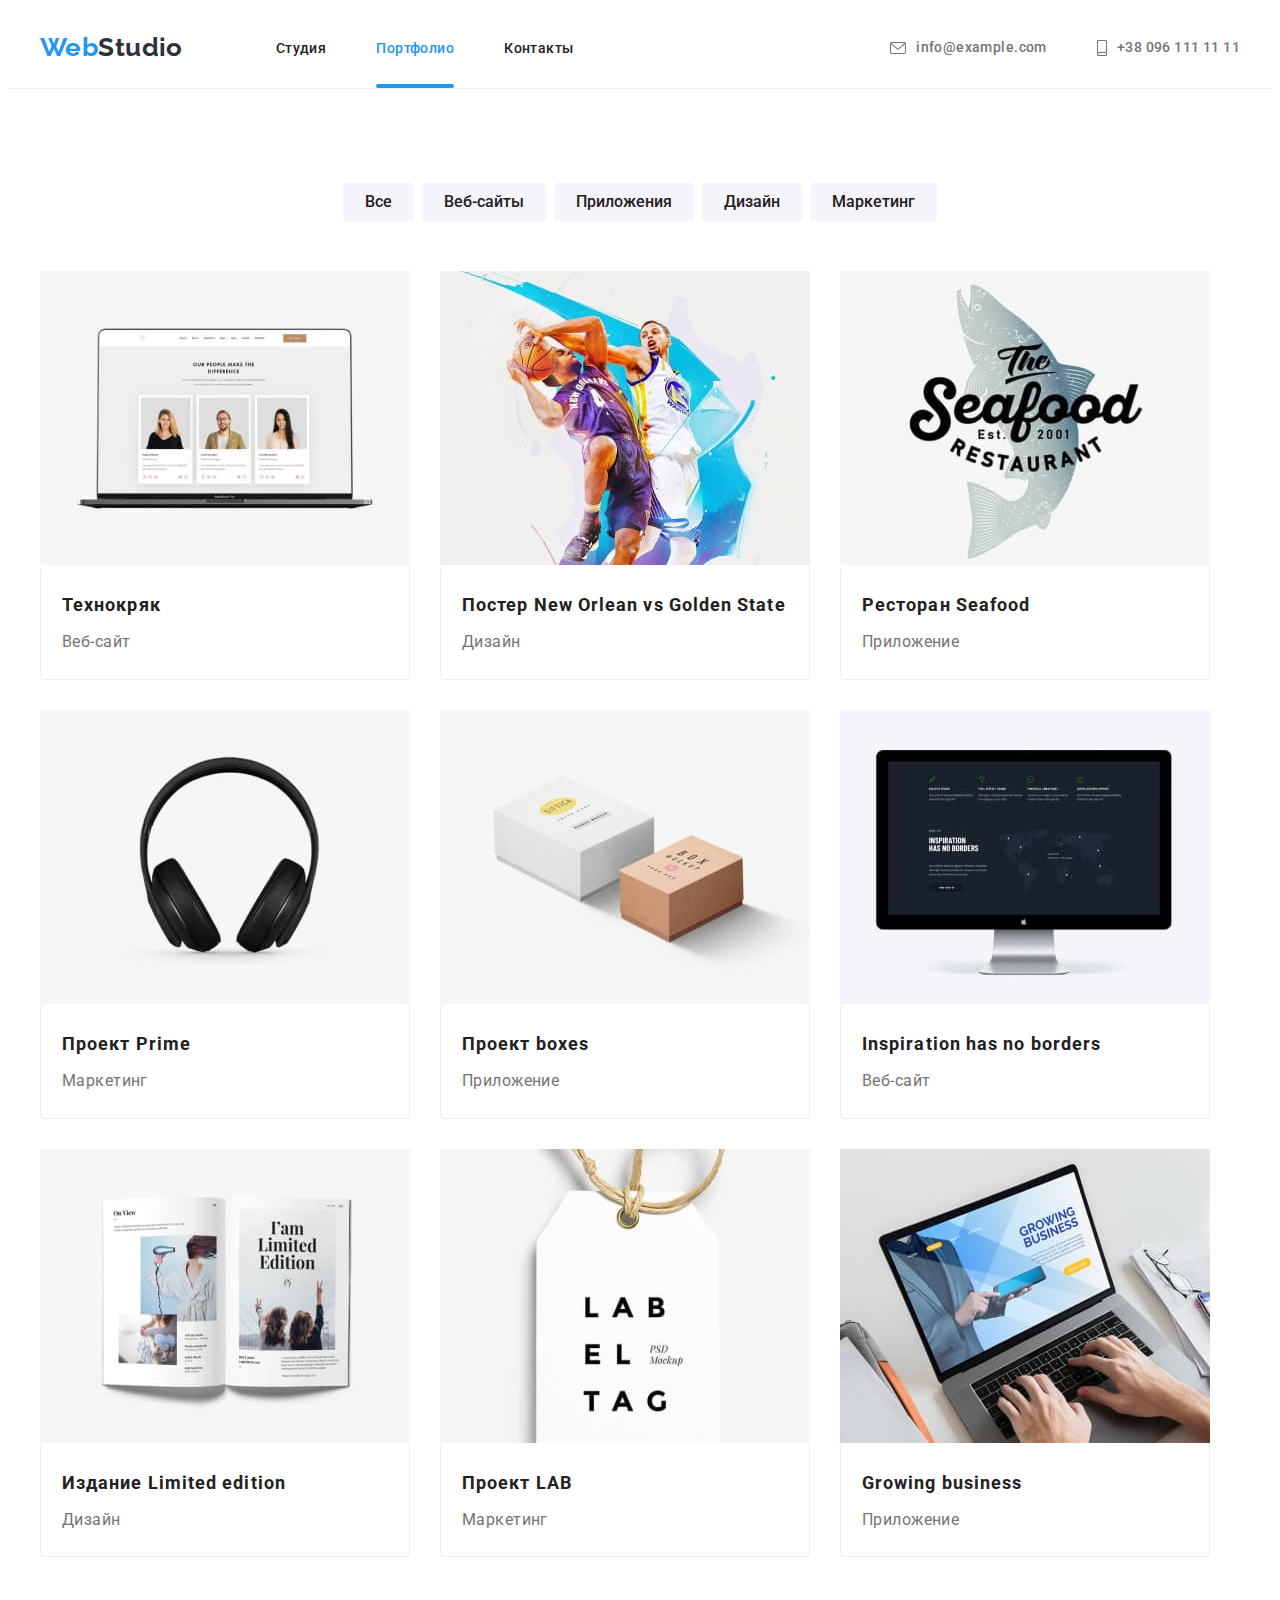
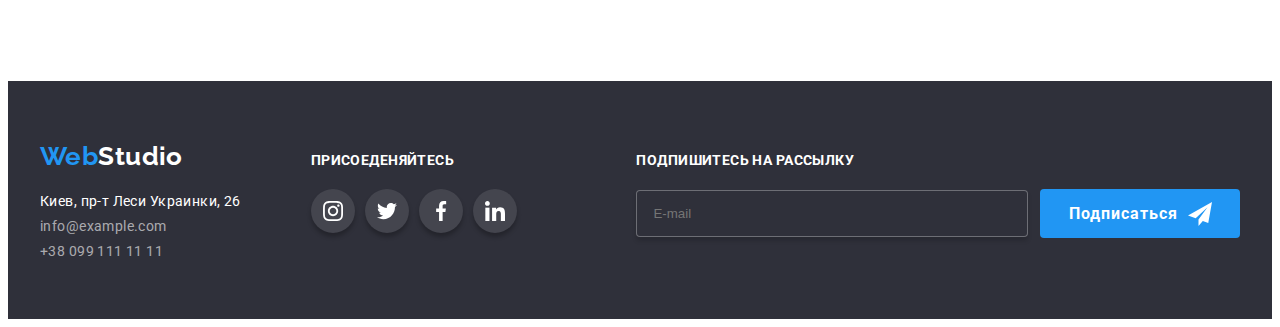
==== commit b2465d69: "hw7" ====
--- a/portfolio.html
+++ b/portfolio.html
@@ -12,7 +12,7 @@
     crossorigin="anonymous" referrerpolicy="no-referrer" />
 <link href="https://fonts.googleapis.com/css2?family=Raleway:wght@700&family=Roboto:wght@400;500;700;900&display=swap"
     rel="stylesheet">
-    <link rel="stylesheet" href="./css/styles.css">
+    <link rel="stylesheet" href="./css/main.min.css">
 </head>
 <body>
 <header class="header">
@@ -58,151 +58,155 @@
     </div>
 </header>
     <main>
-        <!-- buttons -->
-    <section class="section">
-    <div class="container"><h1 class="visually-hidden"> Services</h1>
-        <ul class="button-list list">
-            <li class="button-item">
-                <button type="button" class="button">Все</button>
-            </li>
-            <li class="button-item">
-                <button type="button" class="button">Веб-сайты</button>
-            </li>
-            <li class="button-item">
-                <button type="button" class="button">Приложения</button>
-            </li>
-            <li class="button-item">
-                <button type="button" class="button">Дизайн</button>
-            </li>
-            <li class="button-item">
-                <button type="button" class="button ">Маркетинг</button>
+        
+        <!-- portfolio-buttons -->
+    
+        <section class="section portfoliobtn-section">
+    <div class="container portfoliobtn-container"><h1 class="visually-hidden"> Services</h1>
+        <ul class="portfoliobtn-list list">
+            <li class="portfoliobtn-list__item">
+                <button type="button" class="portfoliobtn-list__btn">Все</portfoliobtn-list__btn>
+            </li>
+            <li class="portfoliobtn-list__item">
+                <button type="button" class="portfoliobtn-list__btn">Веб-сайты</button>
+            </li>
+            <li class="portfoliobtn-list__item">
+                <button type="button" class="portfoliobtn-list__btn">Приложения</button>
+            </li>
+            <li class="portfoliobtn-list__item">
+                <button type="button" class="portfoliobtn-list__btn">Дизайн</button>
+            </li>
+            <li class="portfoliobtn-list__item">
+                <button type="button" class="portfoliobtn-list__btn">Маркетинг</button>
             </li>
         </ul>
-    <!-- projects -->
-        <ul class="projects list">
-            <li class="project-el">
-                <a class="project-link link" href="">
+    
+        <!-- projects -->
+        
+        <ul class="projects-list list">
+            <li class="project-list__item">
+                <a class="project-list__link link" href="">
                         <div class="project-overlay">
-                            <img class="project-item" src="./images/images_portfolio/lap_top.jpg" alt="lap_top" width="370">
-                            <p class="text-gallery">Ресурс пледлагает комплексные предложения
+                            <img class="project-list__image" src="./images/images_portfolio/lap_top.jpg" alt="lap_top" width="370">
+                            <p class="project-list__text">Ресурс пледлагает комплексные предложения
                                          с разным уровнем функционала и сервисов. Все это позволит посетителю получить
                                             исчерпывающие сведения о компанни или частном лице </p>
                         </div>
-                        <div class="project-tt">
-                            <h2 class="project-title">Технокряк</h2>
-                            <p class="project-text">Веб-сайт</p>
+                        <div class="project-bottom">
+                            <h2 class="project-bottom__title">Технокряк</h2>
+                            <p class="project-bottom__text">Веб-сайт</p>
                         </div>
                 </a>
             </li>
-            <li class="project-el">
-                <a class="project-link link" href="">
-                    <div class="project-overlay">
-                        <img class="project-item" src="./images/images_portfolio/poster.jpg" alt="poster" width="370">
-                        <p class="text-gallery">Ресурс пледлагает комплексные предложения
-                            с разным уровнем функционала и сервисов. Все это позволит посетителю получить
-                            исчерпывающие сведения о компанни или частном лице </p>
-                    </div>
-                    <div class="project-tt">
-                    <h2 class="project-title">Постер New Orlean vs Golden State</h2>
-                    <p class="project-text">Дизайн</p>
-                </div>
-                </a>
-            </li>
-            <li class="project-el">
-                <a class="project-link link" href="">
-                    <div class="project-overlay">
-                        <img class="project-item" src="./images/images_portfolio/restaurant.jpg" alt="restaurant" width="370">
-                        <p class="text-gallery">Ресурс пледлагает комплексные предложения
+            <li class="project-list__item">
+                <a class="project-list__link link" href="">
+                    <div class="project-overlay">
+                        <img class="project-list__image" src="./images/images_portfolio/poster.jpg" alt="poster" width="370">
+                        <p class="project-list__text">Ресурс пледлагает комплексные предложения
+                            с разным уровнем функционала и сервисов. Все это позволит посетителю получить
+                            исчерпывающие сведения о компанни или частном лице </p>
+                    </div>
+                    <div class="project-bottom">
+                    <h2 class="project-bottom__title">Постер New Orlean vs Golden State</h2>
+                    <p class="project-bottom__text">Дизайн</p>
+                </div>
+                </a>
+            </li>
+            <li class="project-list__item">
+                <a class="project-list__link link" href="">
+                    <div class="project-overlay">
+                        <img class="project-list__image" src="./images/images_portfolio/restaurant.jpg" alt="restaurant" width="370">
+                        <p class="project-list__text">Ресурс пледлагает комплексные предложения
                         с разным уровнем функционала и сервисов. Все это позволит посетителю получить
                         исчерпывающие сведения о компанни или частном лице </p>
                     </div>
-                <div class="project-tt">
-                <h2 class="project-title">Ресторан Seafood</h2>
-                <p class="project-text">Приложение</p>
-                </div>
-                </a>
-            </li>
-            <li class="project-el">
-                <a class="project-link link" href="">
-                    <div class="project-overlay">
-                        <img class="project-item" src="./images/images_portfolio/head_phones.jpg" alt="head_phones" width="370">
-                        <p class="text-gallery">Ресурс пледлагает комплексные предложения
+                <div class="project-bottom">
+                <h2 class="project-bottom__title">Ресторан Seafood</h2>
+                <p class="project-bottom__text">Приложение</p>
+                </div>
+                </a>
+            </li>
+            <li class="project-list__item">
+                <a class="project-list__link link" href="">
+                    <div class="project-overlay">
+                        <img class="project-list__image" src="./images/images_portfolio/head_phones.jpg" alt="head_phones" width="370">
+                        <p class="project-list__text">Ресурс пледлагает комплексные предложения
                          с разным уровнем функционала и сервисов. Все это позволит посетителю получить
                         исчерпывающие сведения о компанни или частном лице </p>
                     </div>
-                <div class="div project-tt">
-                <h2 class="project-title"> Проект Prime</h2>
-                <p class="project-text">Маркетинг</p>
-                </div>
-                </a>
-            </li>
-            <li class="project-el">
-                <a class="project-link link" href="">
-                    <div class="project-overlay">
-                        <img class="project-item" src="./images/images_portfolio/boxes.jpg" alt="boxes" width="370">
-                        <p class="text-gallery">Ресурс пледлагает комплексные предложения
-                            с разным уровнем функционала и сервисов. Все это позволит посетителю получить
-                            исчерпывающие сведения о компанни или частном лице </p>
-                    </div>
-                <div class="project-tt">
-                <h2 class="project-title">Проект boxes</h2>
-                <p class="project-text">Приложение</p>
-                </div>
-                </a>
-            </li>
-            <li class="project-el">
-                <a class="project-link link" href="">
-                    <div class="project-overlay">
-                        <img class="project-item" src="./images/images_portfolio/display.jpg" alt="display" width="370">
-                        <p class="text-gallery">Ресурс пледлагает комплексные предложения
-                            с разным уровнем функционала и сервисов. Все это позволит посетителю получить
-                            исчерпывающие сведения о компанни или частном лице </p>
-                    </div>
-                <div class="project-tt">
-                <h2 class="project-title">Inspiration has no borders</h2>
-                <p class="project-text">Веб-сайт</p>
-                </div>
-                </a>
-            </li>
-            <li class="project-el">
-                <a class="project-link link" href="">
-                    <div class="project-overlay">
-                        <img class="project-item" src="./images/images_portfolio/book.jpg" alt="book" width="370">
-                        <p class="text-gallery">Ресурс пледлагает комплексные предложения
-                            с разным уровнем функционала и сервисов. Все это позволит посетителю получить
-                            исчерпывающие сведения о компанни или частном лице </p>
-                    </div>
-                <div class="project-tt">
-                <h2 class="project-title">Издание Limited edition</h2>
-                <p class="project-text">Дизайн</p>
-                </div>
-                </a>
-            </li>
-            <li class="project-el">
-                <a class="project-link link" href="">
-                    <div class="project-overlay">
-                        <img class="project-item" src="./images/images_portfolio/label.jpg" alt="label" width="370">
-                        <p class="text-gallery">Ресурс пледлагает комплексные предложения
-                            с разным уровнем функционала и сервисов. Все это позволит посетителю получить
-                            исчерпывающие сведения о компанни или частном лице </p>
-                    </div>
-                <div class="project-tt">
-                <h2 class="project-title">Проект LAB</h2>
-                <p class="project-text">Маркетинг</p>
-                </div>
-                </a>
-            </li>
-            <li class="project-el">
-                <a class="project-link link" href="">
-                    <div class="project-overlay">
-                        <img class="project-item" src="./images/images_portfolio/lap_top_growing.jpg" alt="lap_top_growing" width="370">
-                        <p class="text-gallery">Ресурс пледлагает комплексные предложения
-                            с разным уровнем функционала и сервисов. Все это позволит посетителю получить
-                            исчерпывающие сведения о компанни или частном лице </p>
-                    </div>
-                <div class="project-tt">
-                <h2 class="project-title">Growing business</h2>
-                <p class="project-text">Приложение</p>
+                <div class="div project-bottom">
+                <h2 class="project-bottom__title"> Проект Prime</h2>
+                <p class="project-bottom__text">Маркетинг</p>
+                </div>
+                </a>
+            </li>
+            <li class="project-list__item">
+                <a class="project-list__link link" href="">
+                    <div class="project-overlay">
+                        <img class="project-list__image" src="./images/images_portfolio/boxes.jpg" alt="boxes" width="370">
+                        <p class="project-list__text">Ресурс пледлагает комплексные предложения
+                            с разным уровнем функционала и сервисов. Все это позволит посетителю получить
+                            исчерпывающие сведения о компанни или частном лице </p>
+                    </div>
+                <div class="project-bottom">
+                <h2 class="project-bottom__title">Проект boxes</h2>
+                <p class="project-bottom__text">Приложение</p>
+                </div>
+                </a>
+            </li>
+            <li class="project-list__item">
+                <a class="project-list__link link" href="">
+                    <div class="project-overlay">
+                        <img class="project-list__image" src="./images/images_portfolio/display.jpg" alt="display" width="370">
+                        <p class="project-list__text">Ресурс пледлагает комплексные предложения
+                            с разным уровнем функционала и сервисов. Все это позволит посетителю получить
+                            исчерпывающие сведения о компанни или частном лице </p>
+                    </div>
+                <div class="project-bottom">
+                <h2 class="project-bottom__title">Inspiration has no borders</h2>
+                <p class="project-bottom__text">Веб-сайт</p>
+                </div>
+                </a>
+            </li>
+            <li class="project-list__item">
+                <a class="project-list__link link" href="">
+                    <div class="project-overlay">
+                        <img class="project-list__image" src="./images/images_portfolio/book.jpg" alt="book" width="370">
+                        <p class="project-list__text">Ресурс пледлагает комплексные предложения
+                            с разным уровнем функционала и сервисов. Все это позволит посетителю получить
+                            исчерпывающие сведения о компанни или частном лице </p>
+                    </div>
+                <div class="project-bottom">
+                <h2 class="project-bottom__title">Издание Limited edition</h2>
+                <p class="project-bottom__text">Дизайн</p>
+                </div>
+                </a>
+            </li>
+            <li class="project-list__item">
+                <a class="project-list__link link" href="">
+                    <div class="project-overlay">
+                        <img class="project-list__image" src="./images/images_portfolio/label.jpg" alt="label" width="370">
+                        <p class="project-list__text">Ресурс пледлагает комплексные предложения
+                            с разным уровнем функционала и сервисов. Все это позволит посетителю получить
+                            исчерпывающие сведения о компанни или частном лице </p>
+                    </div>
+                <div class="project-bottom">
+                <h2 class="project-bottom__title">Проект LAB</h2>
+                <p class="project-bottom__text">Маркетинг</p>
+                </div>
+                </a>
+            </li>
+            <li class="project-list__item">
+                <a class="project-list__link link" href="">
+                    <div class="project-overlay">
+                        <img class="project-list__image" src="./images/images_portfolio/lap_top_growing.jpg" alt="lap_top_growing" width="370">
+                        <p class="project-list__text">Ресурс пледлагает комплексные предложения
+                            с разным уровнем функционала и сервисов. Все это позволит посетителю получить
+                            исчерпывающие сведения о компанни или частном лице </p>
+                    </div>
+                <div class="project-bottom">
+                <h2 class="project-bottom__title">Growing business</h2>
+                <p class="project-bottom__text">Приложение</p>
                 </div>
                 </a>
             </li>
@@ -210,7 +214,9 @@
     </div>
     </section>
 </main>
+
 <!-- footer -->
+
 <footer class="footer">
     <div class="container footer-container">
         <div class="adrfooter-div">
--- a/css/main.min.css
+++ b/css/main.min.css
@@ -0,0 +1 @@
+:root{--title-color: #212121;--text-color: #757575;--accent-color: #2196F3;--neutral-color: #fff;--logo-color: #2F303A;--neutral-bgc: #F5F4FA;--border: #EEEEEE;--bgc-portfolio: #E5E5E5;--border-portfolio: #ECECEC;--footer-white: rgba(255, 255, 255, 0.6);--icons: #AFB1B8;--bgc-footer-sl: rgba(255, 255, 255, 0.1);--bgc-psel: rgba(47, 48, 58, 0.8);--bgc-backdrop-modal: rgba(0, 0, 0, 0.2);--border-modal: rgba(0, 0, 0, 0.1);--text-gallery: rgba(33, 150, 243, 0.9);--tran-hover: cubic-bezier(0.4, 0, 0.2, 1);--border-modal: rgba(33, 33, 33, 0.2);--form-title: rgba(33, 33, 33, 1);--modal-label: rgba(117, 117, 117, 1);--modal-warning: #fed070;--modal-error: #e22f37;--footer-input-border: rgba(255, 255, 255, 0.3);--hover-button: #188CE8}.visually-hidden{position:absolute;width:1px;height:1px;margin:-1px;border:0;padding:0;white-space:nowrap;-webkit-clip-path:inset(100%);clip-path:inset(100%);clip:rect(0 0 0 0);overflow:hidden}h3{font-size:14}body{font-family:"Roboto",sans-serif;color:var(--title-color);background-color:var(--neutral-color);letter-spacing:.03em;font-size:14px}.section{padding-top:94px;padding-bottom:94px}.title{color:--var(--title-color);font-weight:700;line-height:1.14;text-transform:uppercase;font-size:14px}h1,h2,h3,h4,h5,h6,p{margin:0}.list{padding:0;margin:0;list-style:none}.link{text-decoration:none;color:inherit}address{font-style:normal}img{display:block;max-width:100%;height:auto}.container{width:1200px;padding-left:15px;padding-right:15px;margin:0 auto}.submit-button{display:inline-block;padding-top:10px;padding-bottom:10px;border:none;font-family:inherit;background:var(--accent-color);color:var(--neutral-color);font-weight:700;font-size:16px;line-height:1.86;letter-spacing:.06em;cursor:pointer;border-radius:4px;-webkit-box-shadow:none;box-shadow:none;-webkit-transition:background-color 250ms var(--tran-hover),-webkit-box-shadow 250ms var(--tran-hover);transition:background-color 250ms var(--tran-hover),-webkit-box-shadow 250ms var(--tran-hover);transition:background-color 250ms var(--tran-hover),box-shadow 250ms var(--tran-hover);transition:background-color 250ms var(--tran-hover),box-shadow 250ms var(--tran-hover),-webkit-box-shadow 250ms var(--tran-hover)}.submit-button:hover,.submit-button:focus{background-color:var(--hover-button);-webkit-box-shadow:0px 4px 4px rgba(0,0,0,.15);box-shadow:0px 4px 4px rgba(0,0,0,.15)}.modal-button{padding-right:56px;padding-left:55px}.portfoliobtn-list__btn{display:inline-block;padding:6px 22px 6px 22px;font-family:"Roboto",sans-serif;background-color:var(--neutral-bgc);color:var(--title-color);font-weight:500;font-size:16px;line-height:1.63;text-align:center;border:none;border-radius:4px;cursor:pointer;-webkit-transition:background-color 250ms var(--tran-hover),color 250ms var(--tran-hover),-webkit-box-shadow 250ms var(--tran-hover);transition:background-color 250ms var(--tran-hover),color 250ms var(--tran-hover),-webkit-box-shadow 250ms var(--tran-hover);transition:background-color 250ms var(--tran-hover),color 250ms var(--tran-hover),box-shadow 250ms var(--tran-hover);transition:background-color 250ms var(--tran-hover),color 250ms var(--tran-hover),box-shadow 250ms var(--tran-hover),-webkit-box-shadow 250ms var(--tran-hover)}.portfoliobtn-list__btn:hover,.portfoliobtn-list__btn:focus{background-color:var(--accent-color);color:var(--neutral-color);-webkit-box-shadow:0px 1px 1px rgba(0,0,0,.12),0px 4px 4px rgba(0,0,0,.06),1px 4px 6px rgba(0,0,0,.16);box-shadow:0px 1px 1px rgba(0,0,0,.12),0px 4px 4px rgba(0,0,0,.06),1px 4px 6px rgba(0,0,0,.16)}.project-bottom__text{font-size:18px;line-height:1.56;color:var(--neutral-color);text-align:left}.box-gallery{-webkit-box-align:center;-ms-flex-align:center;align-items:center}.project-bottom__title{font-weight:700;font-size:18px;line-height:2;letter-spacing:.06em;margin-bottom:4px}.project-bottom__text{color:var(--text-color);font-size:16px;line-height:1.86}.project-bottom{padding:22px 21px;border:1px solid var(--border);border-radius:4px;border-top:0}.footer-button{display:-webkit-box;display:-ms-flexbox;display:flex;-webkit-box-pack:center;-ms-flex-pack:center;justify-content:center;-webkit-box-align:center;-ms-flex-align:center;align-items:center;margin:0;padding-right:28px;padding-left:29px}.footer-button__text{margin-right:10px;font-weight:700;font-size:16px;line-height:1.86;letter-spacing:.06em}.logo{color:var(--accent-color);font-family:"Raleway",sans-serif;font-weight:700;font-size:26px;line-height:1.2;text-decoration:none}.accent{color:var(--logo-color)}.hero-button{display:inline-block;padding-top:10px;padding-bottom:10px;border:none;font-family:inherit;background:var(--accent-color);color:var(--neutral-color);font-weight:700;font-size:16px;line-height:1.86;letter-spacing:.06em;cursor:pointer;border-radius:4px;-webkit-box-shadow:none;box-shadow:none;-webkit-transition:background-color 250ms var(--tran-hover),-webkit-box-shadow 250ms var(--tran-hover);transition:background-color 250ms var(--tran-hover),-webkit-box-shadow 250ms var(--tran-hover);transition:background-color 250ms var(--tran-hover),box-shadow 250ms var(--tran-hover);transition:background-color 250ms var(--tran-hover),box-shadow 250ms var(--tran-hover),-webkit-box-shadow 250ms var(--tran-hover)}.hero-button:hover{color:var(--neutral-color)}.backdrop{position:fixed;top:0;left:0;z-index:1;opacity:1;width:100%;height:100%;background-color:var(--bgc-backdrop-modal);-webkit-transition:opacity 250ms var(--tran-hover),visibility 250ms var(--tran-hover);transition:opacity 250ms var(--tran-hover),visibility 250ms var(--tran-hover)}.backdrop.is-hidden{opacity:0;pointer-events:none;visibility:hidden}.modal-wrapper{position:absolute;top:50%;right:50%;-webkit-transform-origin:top;transform-origin:top;padding:40px;-webkit-transform:translate(50%, -50%) scale(1);transform:translate(50%, -50%) scale(1);border-radius:20px;width:528px;background-color:var(--neutral-color);-webkit-box-shadow:0px 1px 3px rgba(0,0,0,.12),0px 1px 1px rgba(0,0,0,.14),0px 2px 1px rgba(0,0,0,.2);box-shadow:0px 1px 3px rgba(0,0,0,.12),0px 1px 1px rgba(0,0,0,.14),0px 2px 1px rgba(0,0,0,.2);-webkit-transition:-webkit-transform 250ms var(--tran-hover);transition:-webkit-transform 250ms var(--tran-hover);transition:transform 250ms var(--tran-hover);transition:transform 250ms var(--tran-hover), -webkit-transform 250ms var(--tran-hover)}.cross-wrap{fill:var(--text-color);-webkit-transition:fill 250ms var(--tran-hover);transition:fill 250ms var(--tran-hover)}.modal-btn{position:absolute;top:10px;right:10px;width:30px;height:30px;padding:0;display:-webkit-box;display:-ms-flexbox;display:flex;-webkit-box-align:center;-ms-flex-align:center;align-items:center;-webkit-box-pack:center;-ms-flex-pack:center;justify-content:center;border:1px solid var(--border-modal);border-radius:50%;background-color:rgba(0,0,0,0);cursor:pointer}.modal-btn:focus-within .cross-wrap{fill:var(--accent-color)}.modal-btn:hover .cross-wrap{fill:var(--accent-color)}.form-title{display:block;font-size:20px;font-weight:700;line-height:1.7;color:var(--form-title);text-align:center;margin-bottom:12px}.form-modal-group,.form-policy-group{display:block;margin-bottom:10px}.form-modal-group{position:relative}.form-modal-label{display:block;color:var(--modal-label);font-size:12px;text-align:left;margin-bottom:4px;line-height:1.17}.form-modal-input{width:100%;padding:11px 42px;border-radius:4px;border:1px solid var(--border-modal);outline:rgba(0,0,0,0);cursor:pointer;-webkit-transition:border-color 250ms var(--tran-hover);transition:border-color 250ms var(--tran-hover)}.form-modal-input:hover,.form-modal-input:focus{border-color:var(--accent-color)}.form-modal-input:focus~.warning{opacity:1}.form-modal-input:focus-within .form-modal-icon{fill:var(--accent-color)}.form-modal-input:not(:-moz-placeholder-shown)~.warning{opacity:0}.form-modal-input:not(:-ms-input-placeholder)~.warning{opacity:0}.form-modal-input:not(:placeholder-shown)~.warning{opacity:0}.form-modal-input:invalid~.error{opacity:1}.form-modal-group:hover .form-modal-icon{fill:var(--accent-color)}.form-modal-icon{position:absolute;bottom:11px;left:12px;-webkit-transition:fill 250ms var(--tran-hover);transition:fill 250ms var(--tran-hover);cursor:pointer}.error{opacity:0;color:var(--modal-error)}.warning{opacity:0;color:var(--modal-warning)}.warning,.error{position:absolute;bottom:-18px;left:10px;display:-webkit-box;display:-ms-flexbox;display:flex;-webkit-box-align:center;-ms-flex-align:center;align-items:center;-webkit-box-pack:center;-ms-flex-pack:center;justify-content:center;text-align:left;width:90%;font-size:10px;-webkit-transition:opacity 250ms var(--tran-hover);transition:opacity 250ms var(--tran-hover)}.warning-icon,.error-icon{display:-webkit-inline-box;display:-ms-inline-flexbox;display:inline-flex;fill:currentColor}.form-modal-textarea{width:100%;padding:12px 16px;border-radius:4px;border:1px solid var(--border-modal);resize:none;outline:none;-webkit-transition:border 250ms var(--tran-hover);transition:border 250ms var(--tran-hover);margin-bottom:20px}.form-modal-textarea:focus,.form-modal-textarea:hover{border:1px solid var(--accent-color)}.modal-field{color:currentColor;outline:1px solid var(--border-modal);-webkit-transition:color 250ms var(--tran-hover),outline 250ms var(--tran-hover);transition:color 250ms var(--tran-hover),outline 250ms var(--tran-hover)}.modal-field:hover,.modal-field:focus{color:var(--accent-color);outline-color:var(--accent-color);border:none}.form-policy-group{display:-webkit-box;display:-ms-flexbox;display:flex;-webkit-box-align:center;-ms-flex-align:center;align-items:center;-webkit-box-pack:center;-ms-flex-pack:center;justify-content:center;margin-bottom:30px;cursor:pointer}.form-policy-description,.modal-text-desc{line-height:1.71;color:var(--text-color)}.modal-text-desc{color:var(--accent-color)}.form-policy-description{margin-left:7px}.custom-checkbox{width:16px;height:15px;display:-webkit-box;display:-ms-flexbox;display:flex;-webkit-box-align:center;-ms-flex-align:center;align-items:center;-webkit-box-pack:center;-ms-flex-pack:center;justify-content:center;outline:2px solid var(--logo-color);outline-offset:-2px;border-radius:2px;-webkit-transition:background-color 250ms var(--tran-hover),outline 250ms var(--tran-hover);transition:background-color 250ms var(--tran-hover),outline 250ms var(--tran-hover)}.checkbox{display:block;text-align:left}.checkbox:checked+.custom-checkbox .custom-checkbox-icon{opacity:1;fill:var(--logo-color)}.checkbox:checked+.custom-checkbox{background-color:var(--accent-color);outline:2px solid var(--accent-color)}.checkbox:focus+.custom-checkbox,.checkbox:hover+.custom-checkbox{outline:2px solid var(--accent-color)}.custom-checkbox-icon{opacity:0;-webkit-transition:opacity 250ms var(--tran-hover);transition:opacity 250ms var(--tran-hover)}.contact-list{padding-bottom:32px;padding-top:32px;display:-webkit-box;display:-ms-flexbox;display:flex}.contact-list__link{color:var(--text-color);font-weight:500;line-height:1.1;text-decoration:none}.contact-list__item{margin-right:50px}.contact-list__item:last-child{margin-right:0}.contact-list__link{display:-webkit-box;display:-ms-flexbox;display:flex;-webkit-box-align:center;-ms-flex-align:center;align-items:center;color:var(--text-color);-webkit-transition:color 250ms var(--tran-hover);transition:color 250ms var(--tran-hover);font-weight:500;line-height:1.1;text-decoration:none}.contact-list__link:hover,.contact-list__link:focus{color:var(--accent-color)}.contact-list__icon{fill:currentColor;margin-right:10px;-webkit-transition:fill 250ms var(--tran-hover);transition:fill 250ms var(--tran-hover)}.formfooter-container{margin-left:auto}.formfooter__title{color:var(--neutral-color);text-transform:uppercase;font-weight:700;line-height:1.17}.formfooter__input{width:358px;padding:15px 16px;border-radius:4px;border:1px solid var(--footer-input-border);background-color:var(--logo-color);color:var(--neutral-color);-webkit-box-shadow:0px 4px 4px rgba(0,0,0,.15);box-shadow:0px 4px 4px rgba(0,0,0,.15);-webkit-transition:border 250ms var(--tran-hover);transition:border 250ms var(--tran-hover)}.formfooter__input:focus{border:1px solid var(--accent-color)}.formfooter{display:-webkit-box;display:-ms-flexbox;display:flex;-webkit-box-pack:center;-ms-flex-pack:center;justify-content:center;-webkit-box-align:center;-ms-flex-align:center;align-items:center;margin-top:20px}.formfooter__label{margin-right:12px}.portfoliobtn-list{display:-webkit-box;display:-ms-flexbox;display:flex;-webkit-box-pack:center;-ms-flex-pack:center;justify-content:center;margin-bottom:50px}.portfoliobtn-list__item{margin-right:8px}.portfoliobtn-list__item:last-child{margin-right:0}.project-cont{width:1230px;margin-left:auto;margin-right:auto;margin-bottom:94px;padding-left:15px;padding-right:15px}.projects-list{display:-webkit-box;display:-ms-flexbox;display:flex;-ms-flex-wrap:wrap;flex-wrap:wrap}.project-list__item{width:370px;margin-right:30px;margin-bottom:30px;position:relative;background-color:var(--neutral-color)}.project-list__item:nth-child(3n){margin-right:0}.project-list__image{margin:0;overflow:hidden}.project-list__link{display:block;-webkit-transition:-webkit-box-shadow 250ms var(--tran-hover);transition:-webkit-box-shadow 250ms var(--tran-hover);transition:box-shadow 250ms var(--tran-hover);transition:box-shadow 250ms var(--tran-hover), -webkit-box-shadow 250ms var(--tran-hover)}.project-list__link:hover,.project-list__link:focus{-webkit-box-shadow:0px 1px 1px rgba(0,0,0,.12),0px 4px 4px rgba(0,0,0,.06),1px 4px 6px rgba(0,0,0,.16);box-shadow:0px 1px 1px rgba(0,0,0,.12),0px 4px 4px rgba(0,0,0,.06),1px 4px 6px rgba(0,0,0,.16)}.project-list__link:hover .project-list__text,.project-list__link:focus .project-list__text{-webkit-transform:translateY(-100%);transform:translateY(-100%);opacity:1}.project-list__text{position:absolute;padding:63px 24px;width:100%;height:100%;font-size:18px;line-height:1.55;color:var(--neutral-color);background-color:var(--text-gallery);opacity:0;-webkit-transition:opacity 250ms var(--tran-hover),-webkit-transform 250ms var(--tran-hover);transition:opacity 250ms var(--tran-hover),-webkit-transform 250ms var(--tran-hover);transition:transform 250ms var(--tran-hover),opacity 250ms var(--tran-hover);transition:transform 250ms var(--tran-hover),opacity 250ms var(--tran-hover),-webkit-transform 250ms var(--tran-hover)}.project-overlay{position:relative;overflow:hidden}.socnetfooter-list__link{width:44px;height:44px;display:-webkit-box;display:-ms-flexbox;display:flex;-webkit-box-pack:center;-ms-flex-pack:center;justify-content:center;-webkit-box-align:center;-ms-flex-align:center;align-items:center;border-radius:50%;-webkit-box-shadow:0px 4px 4px rgba(0,0,0,.25);box-shadow:0px 4px 4px rgba(0,0,0,.25);-webkit-transition:background-color 250ms var(--tran-hover);transition:background-color 250ms var(--tran-hover)}.socnetfooter-list__link:hover .socnetfooter-list__icon,.socnetfooter-list__link:focus .socnetfooter-list__icon{fill:var(--neutral-color)}.socnetfooter-list__link:hover,.socnetfooter-list__link:focus{background-color:var(--accent-color)}.socnetfooter__title{color:var(--neutral-color);line-height:1.17;font-weight:700;font-size:14px;letter-spacing:.03em;text-transform:uppercase;margin-bottom:20px}.footer-container{display:-webkit-box;display:-ms-flexbox;display:flex;-webkit-box-align:baseline;-ms-flex-align:baseline;align-items:baseline}.socnetfooter-list{display:-webkit-box;display:-ms-flexbox;display:flex;-webkit-box-pack:center;-ms-flex-pack:center;justify-content:center;-webkit-box-align:center;-ms-flex-align:center;align-items:center}.socnetfooter-list__icon{fill:var(--neutral-color);-webkit-transition:fill 250ms var(--tran-hover);transition:fill 250ms var(--tran-hover)}.socnetfooter-list__icon:active{fill:var(--neutral-color)}.socnetfooter-list__item{background-color:var(--bgc-footer-sl);border-radius:50%;-webkit-transition:background-color 250ms var(--tran-hover),border-radius 250ms var(--tran-hover);transition:background-color 250ms var(--tran-hover),border-radius 250ms var(--tran-hover)}.socnetfooter-list__item:not(:last-child){margin-right:10px}.header{border-bottom:1px solid var(--border-portfolio)}.sec-header{padding-bottom:32px}.header-container{display:-webkit-box;display:-ms-flexbox;display:flex}.navigation-container{display:-webkit-box;display:-ms-flexbox;display:flex;-webkit-box-align:center;-ms-flex-align:center;align-items:center;margin-right:auto}.nav-adress{display:-webkit-box;display:-ms-flexbox;display:flex;-webkit-box-pack:justify;-ms-flex-pack:justify;justify-content:space-between;text-align:center;padding-right:0}.portfolio-ph{margin-bottom:94px}.hero-section{background-color:var(--logo-color);background-image:-webkit-gradient(linear, left top, right top, from(rgba(47, 48, 58, 0.4)), to(rgba(47, 48, 58, 0.4))),url(../images/images_studio/bgi_hero.jpg);background-image:linear-gradient(to right, rgba(47, 48, 58, 0.4), rgba(47, 48, 58, 0.4)),url(../images/images_studio/bgi_hero.jpg);background-repeat:no-repeat;background-size:cover;background-position:center;text-align:center;padding-top:200px;padding-bottom:200px;margin-left:auto;margin-right:auto;max-width:1600px;height:600px}.hero-title{margin:auto;width:696px;color:var(--neutral-color);font-weight:900;font-size:44px;line-height:1.36;letter-spacing:.06em}.features-section{padding-top:94px;padding-bottom:0}.features-list{display:-webkit-box;display:-ms-flexbox;display:flex}.feature-list__title{margin-bottom:10px}.feature-list__text{width:270px;margin-top:0;margin-bottom:0;color:var(--text-color);line-height:1.71}.feature-list__item{margin-right:30px}.feature-list__item:last-child{margin-right:0}.feature-list__container{background-color:var(--neutral-bgc);border-radius:4px;margin-bottom:30px;padding:25px 100px}.service-section__title{margin-bottom:50px;margin-top:0;font-weight:700;font-size:36px;line-height:1.17;text-align:center}.service-list{display:-webkit-box;display:-ms-flexbox;display:flex}.service-list__item{position:relative;margin-right:30px}.service-list__item:last-child{margin-right:0}.service-list__text{display:-webkit-box;display:-ms-flexbox;display:flex;-webkit-box-pack:center;-ms-flex-pack:center;justify-content:center;-webkit-box-align:center;-ms-flex-align:center;align-items:center;font-weight:700;text-align:center;text-transform:uppercase;line-height:1.17;color:var(--neutral-color);position:absolute;bottom:0;left:0;width:100%;height:70px;background-color:var(--bgc-psel)}.team-list{display:-webkit-box;display:-ms-flexbox;display:flex}.team-list__item{margin-right:30px;background-color:var(--neutral-color)}.team-list__item:last-child{margin-right:0}.team-section{background-color:var(--neutral-bgc)}.team-section__title{color:var(--title-color);font-weight:700;font-size:36px;line-height:1.17;text-align:center;margin-bottom:50px}.teambottom__title{color:var(--title-color);font-weight:500;font-size:16px;line-height:1.19;margin-bottom:10px}.teambottom__text{color:var(--text-color);font-size:16px;line-height:1.19;margin-bottom:16px}.teambottom-container{text-align:center;padding-top:30px;padding-bottom:30px;-webkit-box-shadow:0px 1px 3px rgba(0,0,0,.12),0px 1px 1px rgba(0,0,0,.14),0px 2px 1px rgba(0,0,0,.2);box-shadow:0px 1px 3px rgba(0,0,0,.12),0px 1px 1px rgba(0,0,0,.14),0px 2px 1px rgba(0,0,0,.2);border-radius:0px 0px 4px 4px}.teambottom-list{display:-webkit-box;display:-ms-flexbox;display:flex;-webkit-box-pack:center;-ms-flex-pack:center;justify-content:center;-webkit-box-align:center;-ms-flex-align:center;align-items:center;-webkit-transition:background-color 250ms var(--tran-hover);transition:background-color 250ms var(--tran-hover)}.teambottom-list__link{display:-webkit-box;display:-ms-flexbox;display:flex;-webkit-box-pack:center;-ms-flex-pack:center;justify-content:center;-webkit-box-align:center;-ms-flex-align:center;align-items:center;width:44px;height:44px;border-radius:50%;background-color:rgba(0,0,0,0);-webkit-box-shadow:0px 4px 4px rgba(0,0,0,.25);box-shadow:0px 4px 4px rgba(0,0,0,.25);border-radius:50%;-webkit-transition:background-color 250ms var(--tran-hover),fill 250ms var(--tran-hover);transition:background-color 250ms var(--tran-hover),fill 250ms var(--tran-hover)}.teambottom-list__link:hover,.teambottom-list__link:focus{fill:var(--neutral-color);background-color:var(--accent-color)}.teambottom-list__link:hover .teambottom-list__icon,.teambottom-list__link:focus .teambottom-list__icon{fill:var(--neutral-color)}.teambottom-list__item{background-color:var(--footer-white);border-radius:50%;-webkit-transition:background-color 250ms var(--tran-hover);transition:background-color 250ms var(--tran-hover)}.teambottom-list__item:hover,.teambottom-list__item:focus{background-color:var(--accent-color)}.teambottom-list__item:not(:last-child){margin-right:10px}.teambottom-list__icon{fill:var(--icons);-webkit-transition:fill 250ms var(--tran-hover);transition:fill 250ms var(--tran-hover)}.clients-section__title{color:var(--title-color);font-weight:700;font-size:36px;line-height:1.17;text-align:center;margin-bottom:50px}.clients-list{display:-webkit-box;display:-ms-flexbox;display:flex;-webkit-box-pack:center;-ms-flex-pack:center;justify-content:center}.clients-list__item{border:1px solid var(--icons);border-radius:4px;-webkit-transition:border-color 250ms var(--tran-hover);transition:border-color 250ms var(--tran-hover)}.clients-list__item:hover,.clients-list__item:focus{border-color:var(--accent-color)}.clients-list__item:not(:last-child){margin-right:30px}.clients-list__link{display:-webkit-box;display:-ms-flexbox;display:flex;width:170px;height:92px;-webkit-box-pack:center;-ms-flex-pack:center;justify-content:center;-webkit-box-align:center;-ms-flex-align:center;align-items:center}.clients-list__link:hover .clients-list__icon,.clients-list__link:focus .clients-list__icon{fill:var(--accent-color)}.clients-list__link:hover .clients-list__icon,.clients-list__link:focus .clients-list__icon{fill:var(--accent-color)}.clients-list__icon{fill:var(--icons);-webkit-transition:fill 250ms var(--tran-hover);transition:fill 250ms var(--tran-hover)}.clients-list__icon:active{fill:var(--logo-color)}.footer{background-color:var(--logo-color);padding-top:60px;padding-bottom:60px}.adress-list .link{color:var(--footer-white);line-height:1.1;text-decoration:none;-webkit-transition:color 250ms var(--tran-hover);transition:color 250ms var(--tran-hover)}.accent-footer,.adress{color:var(--neutral-color);text-decoration:none;-webkit-transition:color 250ms var(--tran-hover);transition:color 250ms var(--tran-hover)}.adress{margin-top:20px;margin-right:0}.adress-list__item{margin-bottom:9px;margin-right:0}.adress-list__item:last-child{margin-bottom:0}.adrfooter-div{margin-right:70px}.navigation-list{display:-webkit-box;display:-ms-flexbox;display:flex;margin-left:93px}.navigation-list:last-child{margin-right:0}.navigation-list__link{position:relative;padding-top:32px;padding-bottom:32px;color:var(--title-color);font-weight:500;line-height:1.1;text-decoration:none;-webkit-transition:color 250ms var(--tran-hover);transition:color 250ms var(--tran-hover)}.navigation-list__link:hover,.navigation-list__link:focus{color:var(--accent-color)}.navigation-list__link--current{color:var(--accent-color);-webkit-transition:background-color 250ms var(--tran-hover);transition:background-color 250ms var(--tran-hover)}.navigation-list__link--current:after{position:absolute;bottom:0;left:0;border-radius:4px;content:"";display:block;width:100%;height:4px;background-color:var(--accent-color)}.navigation-list__link--current:hover::after,.navigation-list__link--currentt:focus::after{-webkit-transform:scale(0.5);transform:scale(0.5);-webkit-transition:-webkit-transform 500ms var(--tran-hover);transition:-webkit-transform 500ms var(--tran-hover);transition:transform 500ms var(--tran-hover);transition:transform 500ms var(--tran-hover), -webkit-transform 500ms var(--tran-hover)}.adress:hover,.adress:focus,.adress-list .link:hover,.adress-list .link:focus{color:var(--accent-color)}.navigation-list__item{margin-right:50px}.navigation-list__item:last-child{margin-right:0}/*# sourceMappingURL=main.min.css.map */